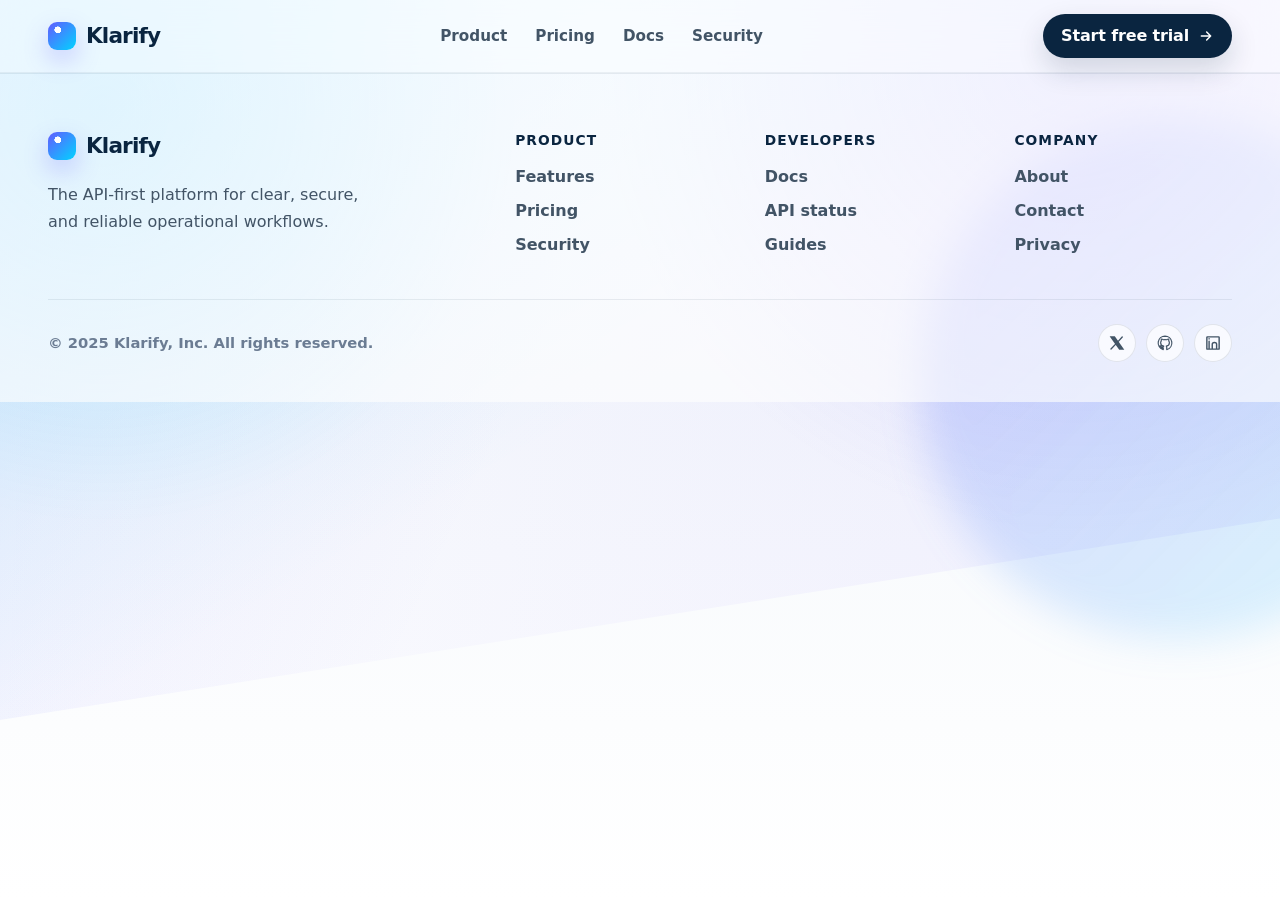
==== page-1.html @ 2aacf825 "Create page-1.html via Klar" ====
<!DOCTYPE html><html lang="en"><head>
  <meta charset="UTF-8">
  <meta name="viewport" content="width=device-width, initial-scale=1.0">
  <meta name="description" content="Klarify is a clean, API-first SaaS platform for automating workflows, securing operations, and helping teams ship faster.">
  <title>Klarify — Make the job simpler</title>
  <style>
    :root {
      --klarify-lp-x9a2-color-ink: #0a2540;
      --klarify-lp-x9a2-color-muted: #425466;
      --klarify-lp-x9a2-color-soft: #6b7c93;
      --klarify-lp-x9a2-color-line: rgba(10, 37, 64, 0.1);
      --klarify-lp-x9a2-color-page: #f6f9fc;
      --klarify-lp-x9a2-color-panel: rgba(255, 255, 255, 0.82);
      --klarify-lp-x9a2-color-white: #ffffff;
      --klarify-lp-x9a2-color-blue: #635bff;
      --klarify-lp-x9a2-color-purple: #7a5cff;
      --klarify-lp-x9a2-color-teal: #00d4ff;
      --klarify-lp-x9a2-color-green: #00b894;
      --klarify-lp-x9a2-color-orange: #ffb86b;
      --klarify-lp-x9a2-shadow-sm: 0 8px 24px rgba(10, 37, 64, 0.08);
      --klarify-lp-x9a2-shadow-md: 0 18px 48px rgba(10, 37, 64, 0.12);
      --klarify-lp-x9a2-shadow-lg: 0 30px 80px rgba(10, 37, 64, 0.18);
      --klarify-lp-x9a2-radius-sm: 12px;
      --klarify-lp-x9a2-radius-md: 18px;
      --klarify-lp-x9a2-radius-lg: 28px;
      --klarify-lp-x9a2-max-width: 1184px;
      --klarify-lp-x9a2-transition: 260ms cubic-bezier(0.2, 0.8, 0.2, 1);
    }

    * {
      box-sizing: border-box;
    }

    html {
      scroll-behavior: smooth;
    }

    body {
      margin: 0;
      color: var(--klarify-lp-x9a2-color-ink);
      background:
        radial-gradient(circle at 8% 12%, rgba(0, 212, 255, 0.18), transparent 26rem),
        radial-gradient(circle at 84% 6%, rgba(99, 91, 255, 0.16), transparent 30rem),
        linear-gradient(180deg, #ffffff 0%, var(--klarify-lp-x9a2-color-page) 42%, #ffffff 100%);
      font-family: Inter, ui-sans-serif, system-ui, -apple-system, BlinkMacSystemFont, "Segoe UI", sans-serif;
      line-height: 1.5;
      overflow-x: hidden;
    }

    a {
      color: inherit;
      text-decoration: none;
    }

    button,
    input {
      font: inherit;
    }

    button {
      cursor: pointer;
    }

    img,
    svg {
      display: block;
    }

    ::selection {
      color: #ffffff;
      background: var(--klarify-lp-x9a2-color-blue);
    }

    .klarify-lp-x9a2-page-shell {
      position: relative;
      min-height: 100vh;
      isolation: isolate;
    }

    .klarify-lp-x9a2-page-shell::before {
      content: "";
      position: absolute;
      inset: 0 0 auto 0;
      height: 720px;
      background:
        linear-gradient(115deg, rgba(99, 91, 255, 0.11), transparent 44%),
        linear-gradient(150deg, rgba(0, 212, 255, 0.15), transparent 52%),
        linear-gradient(92deg, transparent 0%, rgba(122, 92, 255, 0.08) 100%);
      clip-path: polygon(0 0, 100% 0, 100% 72%, 0 100%);
      z-index: -2;
    }

    .klarify-lp-x9a2-page-shell::after {
      content: "";
      position: absolute;
      top: 120px;
      right: -160px;
      width: 520px;
      height: 520px;
      border-radius: 999px;
      background: linear-gradient(135deg, rgba(99, 91, 255, 0.24), rgba(0, 212, 255, 0.12));
      filter: blur(20px);
      z-index: -1;
    }

    .klarify-lp-x9a2-skip-link {
      position: absolute;
      top: 12px;
      left: 12px;
      padding: 10px 14px;
      border-radius: 999px;
      color: #ffffff;
      background: var(--klarify-lp-x9a2-color-ink);
      transform: translateY(-140%);
      transition: transform var(--klarify-lp-x9a2-transition);
      z-index: 100;
    }

    .klarify-lp-x9a2-skip-link:focus {
      transform: translateY(0);
    }

    .klarify-lp-x9a2-width-rail {
      width: min(100% - 40px, var(--klarify-lp-x9a2-max-width));
      margin-inline: auto;
    }

    .klarify-lp-x9a2-nav-frame {
      position: sticky;
      top: 0;
      z-index: 50;
      backdrop-filter: blur(18px);
      background: rgba(255, 255, 255, 0.72);
      border-bottom: 1px solid rgba(10, 37, 64, 0.06);
    }

    .klarify-lp-x9a2-nav-inner {
      display: flex;
      align-items: center;
      justify-content: space-between;
      gap: 24px;
      min-height: 72px;
    }

    .klarify-lp-x9a2-brand-mark {
      display: inline-flex;
      align-items: center;
      gap: 10px;
      font-weight: 800;
      letter-spacing: -0.04em;
      font-size: 1.35rem;
      color: var(--klarify-lp-x9a2-color-ink);
    }

    .klarify-lp-x9a2-brand-spark {
      width: 28px;
      height: 28px;
      border-radius: 9px;
      background:
        radial-gradient(circle at 35% 28%, #ffffff 0 12%, transparent 13%),
        linear-gradient(135deg, var(--klarify-lp-x9a2-color-blue), var(--klarify-lp-x9a2-color-teal));
      box-shadow: 0 10px 24px rgba(99, 91, 255, 0.28);
    }

    .klarify-lp-x9a2-nav-links {
      display: flex;
      align-items: center;
      justify-content: center;
      gap: 28px;
      color: var(--klarify-lp-x9a2-color-muted);
      font-size: 0.95rem;
      font-weight: 650;
    }

    .klarify-lp-x9a2-nav-anchor {
      position: relative;
      padding: 8px 0;
      transition: color var(--klarify-lp-x9a2-transition);
    }

    .klarify-lp-x9a2-nav-anchor::after {
      content: "";
      position: absolute;
      left: 0;
      right: 0;
      bottom: 1px;
      height: 2px;
      border-radius: 999px;
      background: linear-gradient(90deg, var(--klarify-lp-x9a2-color-blue), var(--klarify-lp-x9a2-color-teal));
      transform: scaleX(0);
      transform-origin: right;
      transition: transform var(--klarify-lp-x9a2-transition);
    }

    .klarify-lp-x9a2-nav-anchor:hover,
    .klarify-lp-x9a2-nav-anchor:focus-visible {
      color: var(--klarify-lp-x9a2-color-ink);
    }

    .klarify-lp-x9a2-nav-anchor:hover::after,
    .klarify-lp-x9a2-nav-anchor:focus-visible::after {
      transform: scaleX(1);
      transform-origin: left;
    }

    .klarify-lp-x9a2-pill-action {
      display: inline-flex;
      align-items: center;
      justify-content: center;
      gap: 9px;
      min-height: 44px;
      padding: 0 18px;
      border: 0;
      border-radius: 999px;
      color: #ffffff;
      background: var(--klarify-lp-x9a2-color-ink);
      box-shadow: 0 12px 28px rgba(10, 37, 64, 0.16);
      font-weight: 750;
      letter-spacing: -0.01em;
      transition:
        transform var(--klarify-lp-x9a2-transition),
        box-shadow var(--klarify-lp-x9a2-transition),
        background var(--klarify-lp-x9a2-transition);
    }

    .klarify-lp-x9a2-pill-action:hover,
    .klarify-lp-x9a2-pill-action:focus-visible {
      transform: translateY(-2px);
      background: #122f4d;
      box-shadow: 0 18px 36px rgba(10, 37, 64, 0.22);
    }

    .klarify-lp-x9a2-pill-action svg {
      width: 16px;
      height: 16px;
    }

    .klarify-lp-x9a2-ghost-action {
      display: inline-flex;
      align-items: center;
      justify-content: center;
      gap: 9px;
      min-height: 44px;
      padding: 0 18px;
      border: 1px solid rgba(10, 37, 64, 0.12);
      border-radius: 999px;
      color: var(--klarify-lp-x9a2-color-ink);
      background: rgba(255, 255, 255, 0.72);
      box-shadow: 0 8px 22px rgba(10, 37, 64, 0.06);
      font-weight: 750;
      transition:
        transform var(--klarify-lp-x9a2-transition),
        box-shadow var(--klarify-lp-x9a2-transition),
        border-color var(--klarify-lp-x9a2-transition);
    }

    .klarify-lp-x9a2-ghost-action:hover,
    .klarify-lp-x9a2-ghost-action:focus-visible {
      transform: translateY(-2px);
      border-color: rgba(99, 91, 255, 0.28);
      box-shadow: 0 16px 34px rgba(10, 37, 64, 0.1);
    }

    .klarify-lp-x9a2-mobile-trigger {
      display: none;
      width: 44px;
      height: 44px;
      border: 1px solid rgba(10, 37, 64, 0.1);
      border-radius: 999px;
      background: rgba(255, 255, 255, 0.78);
      color: var(--klarify-lp-x9a2-color-ink);
    }

    .klarify-lp-x9a2-mobile-trigger svg {
      width: 22px;
      height: 22px;
      margin: auto;
    }

    .klarify-lp-x9a2-hero-grid {
      display: grid;
      grid-template-columns: minmax(0, 1fr) minmax(360px, 0.9fr);
      align-items: center;
      gap: 56px;
      padding: 104px 0 88px;
    }

    .klarify-lp-x9a2-eyebrow {
      display: inline-flex;
      align-items: center;
      gap: 10px;
      padding: 7px 12px;
      border: 1px solid rgba(99, 91, 255, 0.14);
      border-radius: 999px;
      color: #314b6b;
      background: rgba(255, 255, 255, 0.64);
      box-shadow: 0 8px 22px rgba(99, 91, 255, 0.08);
      font-size: 0.87rem;
      font-weight: 750;
    }

    .klarify-lp-x9a2-eyebrow-dot {
      width: 8px;
      height: 8px;
      border-radius: 999px;
      background: var(--klarify-lp-x9a2-color-green);
      box-shadow: 0 0 0 5px rgba(0, 184, 148, 0.12);
    }

    .klarify-lp-x9a2-hero-heading {
      max-width: 760px;
      margin: 24px 0 20px;
      font-size: clamp(3.2rem, 7vw, 6.85rem);
      line-height: 0.93;
      letter-spacing: -0.075em;
      font-weight: 850;
    }

    .klarify-lp-x9a2-gradient-text {
      color: transparent;
      background: linear-gradient(105deg, #0a2540 10%, var(--klarify-lp-x9a2-color-blue) 48%, #00a7c7 90%);
      -webkit-background-clip: text;
      background-clip: text;
    }

    .klarify-lp-x9a2-hero-copy {
      max-width: 640px;
      margin: 0;
      color: var(--klarify-lp-x9a2-color-muted);
      font-size: clamp(1.08rem, 2vw, 1.28rem);
      line-height: 1.65;
    }

    .klarify-lp-x9a2-hero-actions {
      display: flex;
      flex-wrap: wrap;
      gap: 14px;
      margin-top: 32px;
    }

    .klarify-lp-x9a2-proof-row {
      display: flex;
      flex-wrap: wrap;
      gap: 18px;
      margin-top: 38px;
      color: var(--klarify-lp-x9a2-color-soft);
      font-size: 0.92rem;
      font-weight: 700;
    }

    .klarify-lp-x9a2-proof-item {
      display: inline-flex;
      align-items: center;
      gap: 8px;
    }

    .klarify-lp-x9a2-proof-item svg {
      width: 18px;
      height: 18px;
      color: var(--klarify-lp-x9a2-color-green);
    }

    .klarify-lp-x9a2-ui-stage {
      position: relative;
      perspective: 1200px;
    }

    .klarify-lp-x9a2-ui-glow {
      position: absolute;
      inset: 12% -8% -8% 14%;
      border-radius: 42px;
      background: linear-gradient(135deg, rgba(99, 91, 255, 0.28), rgba(0, 212, 255, 0.22));
      filter: blur(42px);
      transform: rotate(-8deg);
      z-index: -1;
    }

    .klarify-lp-x9a2-product-panel {
      overflow: hidden;
      border: 1px solid rgba(255, 255, 255, 0.76);
      border-radius: 28px;
      background: rgba(255, 255, 255, 0.72);
      box-shadow: var(--klarify-lp-x9a2-shadow-lg);
      transform:
        rotateX(var(--klarify-lp-x9a2-tilt-x, 0deg))
        rotateY(var(--klarify-lp-x9a2-tilt-y, 0deg));
      transition: transform 180ms ease, box-shadow var(--klarify-lp-x9a2-transition);
      backdrop-filter: blur(24px);
    }

    .klarify-lp-x9a2-product-panel:hover {
      box-shadow: 0 36px 92px rgba(10, 37, 64, 0.22);
    }

    .klarify-lp-x9a2-product-topbar {
      display: flex;
      align-items: center;
      justify-content: space-between;
      padding: 18px 18px 14px;
      border-bottom: 1px solid rgba(10, 37, 64, 0.08);
    }

    .klarify-lp-x9a2-window-controls {
      display: flex;
      gap: 7px;
    }

    .klarify-lp-x9a2-window-dot {
      width: 11px;
      height: 11px;
      border-radius: 50%;
      background: #ff6b6b;
    }

    .klarify-lp-x9a2-window-dot:nth-child(2) {
      background: #ffd166;
    }

    .klarify-lp-x9a2-window-dot:nth-child(3) {
      background: #06d6a0;
    }

    .klarify-lp-x9a2-product-status {
      display: inline-flex;
      align-items: center;
      gap: 7px;
      color: var(--klarify-lp-x9a2-color-soft);
      font-size: 0.78rem;
      font-weight: 800;
    }

    .klarify-lp-x9a2-product-status::before {
      content: "";
      width: 8px;
      height: 8px;
      border-radius: 999px;
      background: var(--klarify-lp-x9a2-color-green);
      box-shadow: 0 0 0 4px rgba(0, 184, 148, 0.12);
    }

    .klarify-lp-x9a2-product-body {
      display: grid;
      grid-template-columns: 0.82fr 1.18fr;
      min-height: 420px;
    }

    .klarify-lp-x9a2-product-sidebar {
      padding: 22px;
      background:
        linear-gradient(180deg, rgba(246, 249, 252, 0.96), rgba(255, 255, 255, 0.82));
      border-right: 1px solid rgba(10, 37, 64, 0.08);
    }

    .klarify-lp-x9a2-product-menu-row {
      display: flex;
      align-items: center;
      gap: 10px;
      padding: 11px 12px;
      margin-bottom: 8px;
      border-radius: 12px;
      color: var(--klarify-lp-x9a2-color-muted);
      font-size: 0.86rem;
      font-weight: 750;
    }

    .klarify-lp-x9a2-product-menu-row:first-child {
      color: var(--klarify-lp-x9a2-color-blue);
      background: rgba(99, 91, 255, 0.09);
    }

    .klarify-lp-x9a2-product-menu-icon {
      width: 24px;
      height: 24px;
      border-radius: 8px;
      background: linear-gradient(135deg, rgba(99, 91, 255, 0.2), rgba(0, 212, 255, 0.14));
    }

    .klarify-lp-x9a2-product-main {
      padding: 24px;
    }

    .klarify-lp-x9a2-metric-grid {
      display: grid;
      grid-template-columns: repeat(2, 1fr);
      gap: 14px;
    }

    .klarify-lp-x9a2-metric-tile {
      padding: 16px;
      border: 1px solid rgba(10, 37, 64, 0.08);
      border-radius: 18px;
      background: rgba(255, 255, 255, 0.82);
      box-shadow: 0 8px 20px rgba(10, 37, 64, 0.05);
    }

    .klarify-lp-x9a2-metric-label {
      margin: 0 0 10px;
      color: var(--klarify-lp-x9a2-color-soft);
      font-size: 0.76rem;
      font-weight: 800;
      text-transform: uppercase;
      letter-spacing: 0.08em;
    }

    .klarify-lp-x9a2-metric-value {
      margin: 0;
      font-size: 1.6rem;
      line-height: 1;
      letter-spacing: -0.04em;
      font-weight: 850;
    }

    .klarify-lp-x9a2-chart-box {
      position: relative;
      height: 170px;
      margin-top: 16px;
      padding: 18px;
      border: 1px solid rgba(10, 37, 64, 0.08);
      border-radius: 20px;
      background:
        linear-gradient(rgba(99, 91, 255, 0.07) 1px, transparent 1px),
        linear-gradient(90deg, rgba(99, 91, 255, 0.07) 1px, transparent 1px),
        rgba(255, 255, 255, 0.78);
      background-size: 34px 34px;
      overflow: hidden;
    }

    .klarify-lp-x9a2-chart-line {
      position: absolute;
      left: 18px;
      right: 18px;
      bottom: 34px;
      height: 88px;
      border-radius: 999px;
      background: linear-gradient(90deg, transparent, rgba(99, 91, 255, 0.14), transparent);
      clip-path: polygon(0 70%, 16% 54%, 30% 58%, 46% 28%, 62% 38%, 78% 14%, 100% 22%, 100% 100%, 0 100%);
    }

    .klarify-lp-x9a2-chart-line::after {
      content: "";
      position: absolute;
      inset: 0;
      border-top: 4px solid var(--klarify-lp-x9a2-color-blue);
      border-radius: 60% 40% 0 0;
      transform: skewY(-7deg) translateY(16px);
    }

    .klarify-lp-x9a2-activity-list {
      display: grid;
      gap: 10px;
      margin-top: 16px;
    }

    .klarify-lp-x9a2-activity-row {
      display: flex;
      align-items: center;
      justify-content: space-between;
      gap: 12px;
      padding: 11px 12px;
      border-radius: 14px;
      background: rgba(246, 249, 252, 0.82);
      color: var(--klarify-lp-x9a2-color-muted);
      font-size: 0.82rem;
      font-weight: 750;
    }

    .klarify-lp-x9a2-activity-badge {
      padding: 4px 8px;
      border-radius: 999px;
      color: #007d6b;
      background: rgba(0, 184, 148, 0.12);
      font-size: 0.72rem;
      font-weight: 850;
    }

    .klarify-lp-x9a2-section-band {
      padding: 96px 0;
    }

    .klarify-lp-x9a2-section-head {
      max-width: 720px;
      margin-bottom: 44px;
    }

    .klarify-lp-x9a2-section-kicker {
      margin: 0 0 12px;
      color: var(--klarify-lp-x9a2-color-blue);
      font-size: 0.9rem;
      font-weight: 850;
      letter-spacing: 0.08em;
      text-transform: uppercase;
    }

    .klarify-lp-x9a2-section-heading {
      margin: 0;
      font-size: clamp(2.2rem, 4vw, 4rem);
      line-height: 1.02;
      letter-spacing: -0.06em;
      font-weight: 850;
    }

    .klarify-lp-x9a2-section-copy {
      margin: 16px 0 0;
      color: var(--klarify-lp-x9a2-color-muted);
      font-size: 1.08rem;
      line-height: 1.7;
    }

    .klarify-lp-x9a2-feature-grid {
      display: grid;
      grid-template-columns: repeat(3, 1fr);
      gap: 22px;
    }

    .klarify-lp-x9a2-feature-tile {
      position: relative;
      min-height: 248px;
      padding: 26px;
      border: 1px solid rgba(10, 37, 64, 0.08);
      border-radius: var(--klarify-lp-x9a2-radius-lg);
      background:
        radial-gradient(circle at var(--klarify-lp-x9a2-pointer-x, 50%) var(--klarify-lp-x9a2-pointer-y, 0%), rgba(99, 91, 255, 0.12), transparent 36%),
        rgba(255, 255, 255, 0.76);
      box-shadow: var(--klarify-lp-x9a2-shadow-sm);
      transition:
        transform var(--klarify-lp-x9a2-transition),
        box-shadow var(--klarify-lp-x9a2-transition),
        border-color var(--klarify-lp-x9a2-transition);
      overflow: hidden;
    }

    .klarify-lp-x9a2-feature-tile:hover {
      transform: translateY(-6px);
      border-color: rgba(99, 91, 255, 0.18);
      box-shadow: var(--klarify-lp-x9a2-shadow-md);
    }

    .klarify-lp-x9a2-feature-icon {
      display: inline-grid;
      place-items: center;
      width: 48px;
      height: 48px;
      margin-bottom: 22px;
      border-radius: 16px;
      color: var(--klarify-lp-x9a2-color-blue);
      background: linear-gradient(135deg, rgba(99, 91, 255, 0.13), rgba(0, 212, 255, 0.1));
    }

    .klarify-lp-x9a2-feature-icon svg {
      width: 24px;
      height: 24px;
    }

    .klarify-lp-x9a2-feature-name {
      margin: 0 0 10px;
      font-size: 1.14rem;
      letter-spacing: -0.03em;
      font-weight: 850;
    }

    .klarify-lp-x9a2-feature-detail {
      margin: 0;
      color: var(--klarify-lp-x9a2-color-muted);
      line-height: 1.68;
    }

    .klarify-lp-x9a2-pricing-panel {
      border-radius: 36px;
      padding: 40px;
      background:
        radial-gradient(circle at 14% 0%, rgba(0, 212, 255, 0.18), transparent 34%),
        radial-gradient(circle at 88% 16%, rgba(99, 91, 255, 0.16), transparent 34%),
        rgba(255, 255, 255, 0.74);
      border: 1px solid rgba(255, 255, 255, 0.74);
      box-shadow: var(--klarify-lp-x9a2-shadow-md);
    }

    .klarify-lp-x9a2-pricing-topline {
      display: flex;
      align-items: end;
      justify-content: space-between;
      gap: 24px;
      margin-bottom: 32px;
    }

    .klarify-lp-x9a2-billing-switch {
      display: inline-flex;
      align-items: center;
      padding: 5px;
      border: 1px solid rgba(10, 37, 64, 0.1);
      border-radius: 999px;
      background: rgba(255, 255, 255, 0.74);
      box-shadow: 0 8px 22px rgba(10, 37, 64, 0.06);
    }

    .klarify-lp-x9a2-billing-choice {
      min-height: 38px;
      padding: 0 16px;
      border: 0;
      border-radius: 999px;
      color: var(--klarify-lp-x9a2-color-muted);
      background: transparent;
      font-size: 0.92rem;
      font-weight: 800;
      transition:
        color var(--klarify-lp-x9a2-transition),
        background var(--klarify-lp-x9a2-transition),
        box-shadow var(--klarify-lp-x9a2-transition);
    }

    .klarify-lp-x9a2-billing-choice[aria-pressed="true"] {
      color: #ffffff;
      background: var(--klarify-lp-x9a2-color-ink);
      box-shadow: 0 8px 18px rgba(10, 37, 64, 0.18);
    }

    .klarify-lp-x9a2-plan-grid {
      display: grid;
      grid-template-columns: repeat(3, 1fr);
      gap: 18px;
    }

    .klarify-lp-x9a2-plan-tile {
      position: relative;
      padding: 28px;
      border: 1px solid rgba(10, 37, 64, 0.08);
      border-radius: 28px;
      background: rgba(255, 255, 255, 0.82);
      box-shadow: 0 12px 32px rgba(10, 37, 64, 0.07);
      transition:
        transform var(--klarify-lp-x9a2-transition),
        box-shadow var(--klarify-lp-x9a2-transition),
        border-color var(--klarify-lp-x9a2-transition);
    }

    .klarify-lp-x9a2-plan-tile:hover {
      transform: translateY(-6px);
      border-color: rgba(99, 91, 255, 0.16);
      box-shadow: var(--klarify-lp-x9a2-shadow-md);
    }

    .klarify-lp-x9a2-plan-tile--spotlight {
      color: #ffffff;
      background:
        radial-gradient(circle at 20% 0%, rgba(0, 212, 255, 0.24), transparent 38%),
        linear-gradient(145deg, #0a2540, #172b85 58%, #5d4dff);
      box-shadow: 0 24px 64px rgba(99, 91, 255, 0.28);
      transform: translateY(-10px);
    }

    .klarify-lp-x9a2-plan-tile--spotlight:hover {
      transform: translateY(-16px);
    }

    .klarify-lp-x9a2-plan-ribbon {
      position: absolute;
      top: 18px;
      right: 18px;
      padding: 6px 10px;
      border-radius: 999px;
      color: #081f35;
      background: #8ff7d5;
      font-size: 0.72rem;
      font-weight: 900;
      letter-spacing: 0.05em;
      text-transform: uppercase;
    }

    .klarify-lp-x9a2-plan-name {
      margin: 0 0 8px;
      font-size: 1.22rem;
      letter-spacing: -0.035em;
      font-weight: 850;
    }

    .klarify-lp-x9a2-plan-summary {
      min-height: 56px;
      margin: 0 0 22px;
      color: var(--klarify-lp-x9a2-color-muted);
      line-height: 1.65;
    }

    .klarify-lp-x9a2-plan-tile--spotlight .klarify-lp-x9a2-plan-summary {
      color: rgba(255, 255, 255, 0.76);
    }

    .klarify-lp-x9a2-plan-price {
      display: flex;
      align-items: baseline;
      gap: 5px;
      margin-bottom: 24px;
    }

    .klarify-lp-x9a2-plan-amount {
      font-size: 3rem;
      line-height: 1;
      letter-spacing: -0.07em;
      font-weight: 850;
    }

    .klarify-lp-x9a2-plan-period {
      color: var(--klarify-lp-x9a2-color-soft);
      font-weight: 750;
    }

    .klarify-lp-x9a2-plan-tile--spotlight .klarify-lp-x9a2-plan-period {
      color: rgba(255, 255, 255, 0.72);
    }

    .klarify-lp-x9a2-plan-list {
      display: grid;
      gap: 12px;
      margin: 24px 0 0;
      padding: 0;
      list-style: none;
    }

    .klarify-lp-x9a2-plan-list li {
      display: flex;
      align-items: flex-start;
      gap: 10px;
      color: var(--klarify-lp-x9a2-color-muted);
      font-weight: 650;
    }

    .klarify-lp-x9a2-plan-tile--spotlight .klarify-lp-x9a2-plan-list li {
      color: rgba(255, 255, 255, 0.82);
    }

    .klarify-lp-x9a2-plan-list svg {
      flex: 0 0 auto;
      width: 18px;
      height: 18px;
      margin-top: 3px;
      color: var(--klarify-lp-x9a2-color-green);
    }

    .klarify-lp-x9a2-plan-tile--spotlight .klarify-lp-x9a2-pill-action {
      color: var(--klarify-lp-x9a2-color-ink);
      background: #ffffff;
      box-shadow: 0 14px 34px rgba(0, 0, 0, 0.18);
    }

    .klarify-lp-x9a2-dev-grid {
      display: grid;
      grid-template-columns: minmax(0, 0.85fr) minmax(360px, 1.15fr);
      gap: 44px;
      align-items: center;
    }

    .klarify-lp-x9a2-code-shell {
      overflow: hidden;
      border-radius: 28px;
      border: 1px solid rgba(255, 255, 255, 0.12);
      background: #081826;
      box-shadow: var(--klarify-lp-x9a2-shadow-lg);
    }

    .klarify-lp-x9a2-code-toolbar {
      display: flex;
      align-items: center;
      justify-content: space-between;
      padding: 16px 18px;
      border-bottom: 1px solid rgba(255, 255, 255, 0.08);
      background: rgba(255, 255, 255, 0.04);
    }

    .klarify-lp-x9a2-code-label {
      color: rgba(255, 255, 255, 0.72);
      font-size: 0.84rem;
      font-weight: 800;
    }

    .klarify-lp-x9a2-code-copy {
      border: 0;
      border-radius: 999px;
      padding: 8px 12px;
      color: #c7f9ff;
      background: rgba(0, 212, 255, 0.12);
      font-size: 0.8rem;
      font-weight: 850;
      transition: background var(--klarify-lp-x9a2-transition), transform var(--klarify-lp-x9a2-transition);
    }

    .klarify-lp-x9a2-code-copy:hover,
    .klarify-lp-x9a2-code-copy:focus-visible {
      transform: translateY(-1px);
      background: rgba(0, 212, 255, 0.18);
    }

    .klarify-lp-x9a2-code-block {
      margin: 0;
      padding: 24px;
      overflow: auto;
      color: #d6e7ff;
      font: 500 0.92rem/1.75 ui-monospace, SFMono-Regular, Menlo, Monaco, Consolas, "Liberation Mono", monospace;
    }

    .klarify-lp-x9a2-code-token-purple {
      color: #b69cff;
    }

    .klarify-lp-x9a2-code-token-blue {
      color: #73d7ff;
    }

    .klarify-lp-x9a2-code-token-green {
      color: #8ff7d5;
    }

    .klarify-lp-x9a2-code-token-orange {
      color: #ffd18c;
    }

    .klarify-lp-x9a2-terminal-box {
      margin: 18px;
      padding: 18px;
      border-radius: 18px;
      background: rgba(0, 0, 0, 0.24);
      color: rgba(255, 255, 255, 0.76);
      font: 600 0.86rem/1.7 ui-monospace, SFMono-Regular, Menlo, Monaco, Consolas, monospace;
    }

    .klarify-lp-x9a2-terminal-prompt {
      color: #8ff7d5;
    }

    .klarify-lp-x9a2-testimonial-grid {
      display: grid;
      grid-template-columns: repeat(4, 1fr);
      gap: 18px;
    }

    .klarify-lp-x9a2-quote-tile {
      padding: 24px;
      border: 1px solid rgba(10, 37, 64, 0.08);
      border-radius: 26px;
      background: rgba(255, 255, 255, 0.78);
      box-shadow: var(--klarify-lp-x9a2-shadow-sm);
    }

    .klarify-lp-x9a2-quote-text {
      margin: 0;
      color: #243b53;
      line-height: 1.7;
      font-weight: 650;
    }

    .klarify-lp-x9a2-quote-person {
      display: flex;
      align-items: center;
      gap: 12px;
      margin-top: 22px;
    }

    .klarify-lp-x9a2-avatar-mark {
      display: grid;
      place-items: center;
      width: 42px;
      height: 42px;
      border-radius: 14px;
      color: #ffffff;
      background: linear-gradient(135deg, var(--klarify-lp-x9a2-color-blue), var(--klarify-lp-x9a2-color-teal));
      font-weight: 900;
    }

    .klarify-lp-x9a2-quote-name {
      margin: 0;
      font-weight: 850;
      letter-spacing: -0.02em;
    }

    .klarify-lp-x9a2-quote-role {
      margin: 2px 0 0;
      color: var(--klarify-lp-x9a2-color-soft);
      font-size: 0.86rem;
      font-weight: 700;
    }

    .klarify-lp-x9a2-faq-shell {
      max-width: 860px;
      margin-inline: auto;
    }

    .klarify-lp-x9a2-faq-shell .klarify-lp-x9a2-section-head {
      margin-inline: auto;
      text-align: center;
    }

    .klarify-lp-x9a2-faq-list {
      display: grid;
      gap: 14px;
    }

    .klarify-lp-x9a2-faq-item {
      border: 1px solid rgba(10, 37, 64, 0.08);
      border-radius: 20px;
      background: rgba(255, 255, 255, 0.8);
      box-shadow: 0 10px 26px rgba(10, 37, 64, 0.05);
      overflow: hidden;
    }

    .klarify-lp-x9a2-faq-question {
      display: flex;
      align-items: center;
      justify-content: space-between;
      width: 100%;
      gap: 20px;
      padding: 20px 22px;
      border: 0;
      color: var(--klarify-lp-x9a2-color-ink);
      background: transparent;
      text-align: left;
      font-weight: 850;
      letter-spacing: -0.02em;
    }

    .klarify-lp-x9a2-faq-question svg {
      flex: 0 0 auto;
      width: 20px;
      height: 20px;
      color: var(--klarify-lp-x9a2-color-blue);
      transition: transform var(--klarify-lp-x9a2-transition);
    }

    .klarify-lp-x9a2-faq-question[aria-expanded="true"] svg {
      transform: rotate(45deg);
    }

    .klarify-lp-x9a2-faq-answer {
      display: grid;
      grid-template-rows: 0fr;
      transition: grid-template-rows 300ms ease;
    }

    .klarify-lp-x9a2-faq-question[aria-expanded="true"] + .klarify-lp-x9a2-faq-answer {
      grid-template-rows: 1fr;
    }

    .klarify-lp-x9a2-faq-answer-inner {
      overflow: hidden;
    }

    .klarify-lp-x9a2-faq-answer-inner p {
      margin: 0;
      padding: 0 22px 22px;
      color: var(--klarify-lp-x9a2-color-muted);
      line-height: 1.72;
    }

    .klarify-lp-x9a2-footer-frame {
      padding: 56px 0 40px;
      border-top: 1px solid rgba(10, 37, 64, 0.08);
      background: rgba(255, 255, 255, 0.62);
    }

    .klarify-lp-x9a2-footer-grid {
      display: grid;
      grid-template-columns: 1.2fr repeat(3, 0.6fr);
      gap: 32px;
    }

    .klarify-lp-x9a2-footer-copy {
      max-width: 340px;
      margin: 14px 0 0;
      color: var(--klarify-lp-x9a2-color-muted);
      line-height: 1.7;
    }

    .klarify-lp-x9a2-footer-heading {
      margin: 0 0 14px;
      font-size: 0.86rem;
      color: var(--klarify-lp-x9a2-color-ink);
      letter-spacing: 0.08em;
      text-transform: uppercase;
      font-weight: 900;
    }

    .klarify-lp-x9a2-footer-link-list {
      display: grid;
      gap: 10px;
      margin: 0;
      padding: 0;
      list-style: none;
    }

    .klarify-lp-x9a2-footer-link {
      color: var(--klarify-lp-x9a2-color-muted);
      font-weight: 650;
      transition: color var(--klarify-lp-x9a2-transition);
    }

    .klarify-lp-x9a2-footer-link:hover,
    .klarify-lp-x9a2-footer-link:focus-visible {
      color: var(--klarify-lp-x9a2-color-blue);
    }

    .klarify-lp-x9a2-footer-bottom {
      display: flex;
      align-items: center;
      justify-content: space-between;
      gap: 20px;
      margin-top: 42px;
      padding-top: 24px;
      border-top: 1px solid rgba(10, 37, 64, 0.08);
      color: var(--klarify-lp-x9a2-color-soft);
      font-size: 0.92rem;
      font-weight: 650;
    }

    .klarify-lp-x9a2-social-row {
      display: flex;
      gap: 10px;
    }

    .klarify-lp-x9a2-social-link {
      display: grid;
      place-items: center;
      width: 38px;
      height: 38px;
      border: 1px solid rgba(10, 37, 64, 0.1);
      border-radius: 999px;
      color: var(--klarify-lp-x9a2-color-muted);
      background: rgba(255, 255, 255, 0.72);
      transition:
        color var(--klarify-lp-x9a2-transition),
        transform var(--klarify-lp-x9a2-transition),
        border-color var(--klarify-lp-x9a2-transition);
    }

    .klarify-lp-x9a2-social-link:hover,
    .klarify-lp-x9a2-social-link:focus-visible {
      color: var(--klarify-lp-x9a2-color-blue);
      transform: translateY(-2px);
      border-color: rgba(99, 91, 255, 0.24);
    }

    .klarify-lp-x9a2-social-link svg {
      width: 18px;
      height: 18px;
    }

    @media (max-width: 980px) {
      .klarify-lp-x9a2-nav-links,
      .klarify-lp-x9a2-nav-inner > .klarify-lp-x9a2-pill-action {
        display: none;
      }

      .klarify-lp-x9a2-mobile-trigger {
        display: grid;
      }

      .klarify-lp-x9a2-nav-frame[data-klarify-lp-x9a2-menu="open"] .klarify-lp-x9a2-nav-links {
        position: absolute;
        top: 72px;
        left: 20px;
        right: 20px;
        display: grid;
        gap: 4px;
        padding: 18px;
        border: 1px solid rgba(10, 37, 64, 0.08);
        border-radius: 22px;
        background: rgba(255, 255, 255, 0.94);
        box-shadow: var(--klarify-lp-x9a2-shadow-md);
      }

      .klarify-lp-x9a2-hero-grid,
      .klarify-lp-x9a2-dev-grid {
        grid-template-columns: 1fr;
      }

      .klarify-lp-x9a2-ui-stage {
        max-width: 640px;
        margin-inline: auto;
      }

      .klarify-lp-x9a2-feature-grid,
      .klarify-lp-x9a2-plan-grid {
        grid-template-columns: repeat(2, 1fr);
      }

      .klarify-lp-x9a2-plan-tile--spotlight {
        transform: none;
      }

      .klarify-lp-x9a2-testimonial-grid {
        grid-template-columns: repeat(2, 1fr);
      }

      .klarify-lp-x9a2-footer-grid {
        grid-template-columns: repeat(2, 1fr);
      }
    }

    @media (max-width: 680px) {
      .klarify-lp-x9a2-width-rail {
        width: min(100% - 28px, var(--klarify-lp-x9a2-max-width));
      }

      .klarify-lp-x9a2-hero-grid {
        padding: 72px 0 56px;
      }

      .klarify-lp-x9a2-section-band {
        padding: 72px 0;
      }

      .klarify-lp-x9a2-hero-actions,
      .klarify-lp-x9a2-pricing-topline,
      .klarify-lp-x9a2-footer-bottom {
        align-items: stretch;
        flex-direction: column;
      }

      .klarify-lp-x9a2-pill-action,
      .klarify-lp-x9a2-ghost-action {
        width: 100%;
      }

      .klarify-lp-x9a2-product-body {
        grid-template-columns: 1fr;
      }

      .klarify-lp-x9a2-product-sidebar {
        display: none;
      }

      .klarify-lp-x9a2-feature-grid,
      .klarify-lp-x9a2-plan-grid,
      .klarify-lp-x9a2-testimonial-grid,
      .klarify-lp-x9a2-footer-grid {
        grid-template-columns: 1fr;
      }

      .klarify-lp-x9a2-pricing-panel {
        padding: 22px;
        border-radius: 28px;
      }

      .klarify-lp-x9a2-billing-switch {
        width: 100%;
      }

      .klarify-lp-x9a2-billing-choice {
        flex: 1;
      }
    }

    @media (prefers-reduced-motion: reduce) {
      *,
      *::before,
      *::after {
        scroll-behavior: auto !important;
        transition-duration: 1ms !important;
        animation-duration: 1ms !important;
      }
    }
  </style>
</head>
<body><div class="klarify-lp-x9a2-page-shell"><header class="klarify-lp-x9a2-nav-frame" data-klarify-lp-x9a2-menu="closed">
      <nav class="klarify-lp-x9a2-width-rail klarify-lp-x9a2-nav-inner" aria-label="Primary navigation">
        <a class="klarify-lp-x9a2-brand-mark" href="#klarify-lp-x9a2-top" aria-label="Klarify home">
          <span class="klarify-lp-x9a2-brand-spark" aria-hidden="true"></span>
          Klarify
        </a>

        <div class="klarify-lp-x9a2-nav-links">
          <a class="klarify-lp-x9a2-nav-anchor" href="#klarify-lp-x9a2-product">Product</a>
          <a class="klarify-lp-x9a2-nav-anchor" href="#klarify-lp-x9a2-pricing">Pricing</a>
          <a class="klarify-lp-x9a2-nav-anchor" href="#klarify-lp-x9a2-docs">Docs</a>
          <a class="klarify-lp-x9a2-nav-anchor" href="#klarify-lp-x9a2-security">Security</a>
        </div>

        <a class="klarify-lp-x9a2-pill-action" href="#klarify-lp-x9a2-pricing">
          Start free trial
          <svg viewBox="0 0 24 24" fill="none" aria-hidden="true">
            <path d="M5 12h14m-6-6 6 6-6 6" stroke="currentColor" stroke-width="2.2" stroke-linecap="round" stroke-linejoin="round"></path>
          </svg>
        </a>

        <button class="klarify-lp-x9a2-mobile-trigger" type="button" aria-label="Open navigation" aria-expanded="false">
          <svg viewBox="0 0 24 24" fill="none" aria-hidden="true">
            <path d="M5 7h14M5 12h14M5 17h14" stroke="currentColor" stroke-width="2.2" stroke-linecap="round"></path>
          </svg>
        </button>
      </nav>
    </header><main></main><footer class="klarify-lp-x9a2-footer-frame">
      <div class="klarify-lp-x9a2-width-rail">
        <div class="klarify-lp-x9a2-footer-grid">
          <div>
            <a class="klarify-lp-x9a2-brand-mark" href="#klarify-lp-x9a2-top">
              <span class="klarify-lp-x9a2-brand-spark" aria-hidden="true"></span>
              Klarify
            </a>
            <p class="klarify-lp-x9a2-footer-copy">The API-first platform for clear, secure, and reliable operational workflows.</p>
          </div>

          <div>
            <h2 class="klarify-lp-x9a2-footer-heading">Product</h2>
            <ul class="klarify-lp-x9a2-footer-link-list">
              <li><a class="klarify-lp-x9a2-footer-link" href="#klarify-lp-x9a2-product">Features</a></li>
              <li><a class="klarify-lp-x9a2-footer-link" href="#klarify-lp-x9a2-pricing">Pricing</a></li>
              <li><a class="klarify-lp-x9a2-footer-link" href="#klarify-lp-x9a2-security">Security</a></li>
            </ul>
          </div>

          <div>
            <h2 class="klarify-lp-x9a2-footer-heading">Developers</h2>
            <ul class="klarify-lp-x9a2-footer-link-list">
              <li><a class="klarify-lp-x9a2-footer-link" href="#klarify-lp-x9a2-docs">Docs</a></li>
              <li><a class="klarify-lp-x9a2-footer-link" href="#klarify-lp-x9a2-docs">API status</a></li>
              <li><a class="klarify-lp-x9a2-footer-link" href="#klarify-lp-x9a2-faq">Guides</a></li>
            </ul>
          </div>

          <div>
            <h2 class="klarify-lp-x9a2-footer-heading">Company</h2>
            <ul class="klarify-lp-x9a2-footer-link-list">
              <li><a class="klarify-lp-x9a2-footer-link" href="#klarify-lp-x9a2-top">About</a></li>
              <li><a class="klarify-lp-x9a2-footer-link" href="#klarify-lp-x9a2-faq">Contact</a></li>
              <li><a class="klarify-lp-x9a2-footer-link" href="#klarify-lp-x9a2-top">Privacy</a></li>
            </ul>
          </div>
        </div>

        <div class="klarify-lp-x9a2-footer-bottom">
          <span>© 2025 Klarify, Inc. All rights reserved.</span>
          <div class="klarify-lp-x9a2-social-row" aria-label="Social links">
            <a class="klarify-lp-x9a2-social-link" href="#" aria-label="Klarify on X">
              <svg viewBox="0 0 24 24" fill="none" aria-hidden="true"><path d="M4 4l11.4 16H20L8.6 4H4Zm1.8 1.2H8l10.2 13.6H16L5.8 5.2ZM4 20l6.9-7.2m2.2-2.3L19 4" stroke="currentColor" stroke-width="1.8" stroke-linecap="round"></path></svg>
            </a>
            <a class="klarify-lp-x9a2-social-link" href="#" aria-label="Klarify on GitHub">
              <svg viewBox="0 0 24 24" fill="none" aria-hidden="true"><path d="M12 2.8a9.2 9.2 0 0 0-2.9 17.9c.46.08.63-.2.63-.44v-1.6c-2.55.55-3.09-1.1-3.09-1.1-.42-1.07-1.03-1.35-1.03-1.35-.84-.57.06-.56.06-.56.93.07 1.42.96 1.42.96.83 1.41 2.17 1 2.7.77.08-.6.32-1 .58-1.23-2.03-.23-4.17-1.02-4.17-4.53 0-1 .36-1.82.95-2.46-.1-.23-.41-1.16.09-2.42 0 0 .78-.25 2.54.94A8.75 8.75 0 0 1 12 7.37c.78 0 1.56.1 2.29.31 1.76-1.19 2.53-.94 2.53-.94.51 1.26.2 2.19.1 2.42.59.64.94 1.46.94 2.46 0 3.52-2.14 4.3-4.18 4.52.33.29.62.85.62 1.71v2.41c0 .24.17.53.64.44A9.2 9.2 0 0 0 12 2.8Z" stroke="currentColor" stroke-width="1.6" stroke-linejoin="round"></path></svg>
            </a>
            <a class="klarify-lp-x9a2-social-link" href="#" aria-label="Klarify on LinkedIn">
              <svg viewBox="0 0 24 24" fill="none" aria-hidden="true"><path d="M6.8 9.5V19M6.8 6.4v.1M11 19v-5.4c0-2.7 5.8-3.5 5.8 0V19M4.5 3.8h15a.7.7 0 0 1 .7.7v15a.7.7 0 0 1-.7.7h-15a.7.7 0 0 1-.7-.7v-15a.7.7 0 0 1 .7-.7Z" stroke="currentColor" stroke-width="1.9" stroke-linecap="round" stroke-linejoin="round"></path></svg>
            </a>
          </div>
        </div>
      </div>
    </footer></div><script>
    (() => {
      const klarifyLpX9a2NavFrame = document.querySelector(".klarify-lp-x9a2-nav-frame");
      const klarifyLpX9a2MobileTrigger = document.querySelector(".klarify-lp-x9a2-mobile-trigger");
      const klarifyLpX9a2NavAnchors = document.querySelectorAll('a[href^="#"]');

      klarifyLpX9a2MobileTrigger?.addEventListener("click", () => {
        const klarifyLpX9a2IsOpen = klarifyLpX9a2NavFrame?.getAttribute("data-klarify-lp-x9a2-menu") === "open";
        klarifyLpX9a2NavFrame?.setAttribute("data-klarify-lp-x9a2-menu", klarifyLpX9a2IsOpen ? "closed" : "open");
        klarifyLpX9a2MobileTrigger.setAttribute("aria-expanded", String(!klarifyLpX9a2IsOpen));
        klarifyLpX9a2MobileTrigger.setAttribute("aria-label", klarifyLpX9a2IsOpen ? "Open navigation" : "Close navigation");
      });

      klarifyLpX9a2NavAnchors.forEach((klarifyLpX9a2Anchor) => {
        klarifyLpX9a2Anchor.addEventListener("click", (klarifyLpX9a2Event) => {
          const klarifyLpX9a2TargetId = klarifyLpX9a2Anchor.getAttribute("href");
          if (!klarifyLpX9a2TargetId || klarifyLpX9a2TargetId === "#") return;

          const klarifyLpX9a2Target = document.querySelector(klarifyLpX9a2TargetId);
          if (!klarifyLpX9a2Target) return;

          klarifyLpX9a2Event.preventDefault();
          klarifyLpX9a2Target.scrollIntoView({ behavior: "smooth", block: "start" });

          klarifyLpX9a2NavFrame?.setAttribute("data-klarify-lp-x9a2-menu", "closed");
          klarifyLpX9a2MobileTrigger?.setAttribute("aria-expanded", "false");
          klarifyLpX9a2MobileTrigger?.setAttribute("aria-label", "Open navigation");
        });
      });

      const klarifyLpX9a2BillingButtons = document.querySelectorAll("[data-klarify-lp-x9a2-billing]");
      const klarifyLpX9a2PriceAmounts = document.querySelectorAll("[data-klarify-lp-x9a2-monthly]");
      const klarifyLpX9a2PricePeriods = document.querySelectorAll(".klarify-lp-x9a2-plan-period");

      klarifyLpX9a2BillingButtons.forEach((klarifyLpX9a2Button) => {
        klarifyLpX9a2Button.addEventListener("click", () => {
          const klarifyLpX9a2Mode = klarifyLpX9a2Button.getAttribute("data-klarify-lp-x9a2-billing");

          klarifyLpX9a2BillingButtons.forEach((klarifyLpX9a2OtherButton) => {
            klarifyLpX9a2OtherButton.setAttribute("aria-pressed", String(klarifyLpX9a2OtherButton === klarifyLpX9a2Button));
          });

          klarifyLpX9a2PriceAmounts.forEach((klarifyLpX9a2Amount) => {
            const klarifyLpX9a2NextValue = klarifyLpX9a2Amount.getAttribute(`data-klarify-lp-x9a2-${klarifyLpX9a2Mode}`);
            if (klarifyLpX9a2NextValue) klarifyLpX9a2Amount.textContent = klarifyLpX9a2NextValue;
          });

          klarifyLpX9a2PricePeriods.forEach((klarifyLpX9a2Period) => {
            klarifyLpX9a2Period.textContent = klarifyLpX9a2Mode === "yearly" ? "/mo, billed yearly" : "/mo";
          });
        });
      });

      const klarifyLpX9a2FaqButtons = document.querySelectorAll(".klarify-lp-x9a2-faq-question");

      klarifyLpX9a2FaqButtons.forEach((klarifyLpX9a2Question) => {
        klarifyLpX9a2Question.addEventListener("click", () => {
          const klarifyLpX9a2WasExpanded = klarifyLpX9a2Question.getAttribute("aria-expanded") === "true";

          klarifyLpX9a2FaqButtons.forEach((klarifyLpX9a2OtherQuestion) => {
            klarifyLpX9a2OtherQuestion.setAttribute("aria-expanded", "false");
          });

          klarifyLpX9a2Question.setAttribute("aria-expanded", String(!klarifyLpX9a2WasExpanded));
        });
      });

      const klarifyLpX9a2TiltPanel = document.querySelector("[data-klarify-lp-x9a2-tilt]");

      klarifyLpX9a2TiltPanel?.addEventListener("pointermove", (klarifyLpX9a2Event) => {
        const klarifyLpX9a2Rect = klarifyLpX9a2TiltPanel.getBoundingClientRect();
        const klarifyLpX9a2X = (klarifyLpX9a2Event.clientX - klarifyLpX9a2Rect.left) / klarifyLpX9a2Rect.width - 0.5;
        const klarifyLpX9a2Y = (klarifyLpX9a2Event.clientY - klarifyLpX9a2Rect.top) / klarifyLpX9a2Rect.height - 0.5;

        klarifyLpX9a2TiltPanel.style.setProperty("--klarify-lp-x9a2-tilt-y", `${klarifyLpX9a2X * 7}deg`);
        klarifyLpX9a2TiltPanel.style.setProperty("--klarify-lp-x9a2-tilt-x", `${klarifyLpX9a2Y * -7}deg`);
      });

      klarifyLpX9a2TiltPanel?.addEventListener("pointerleave", () => {
        klarifyLpX9a2TiltPanel.style.setProperty("--klarify-lp-x9a2-tilt-y", "0deg");
        klarifyLpX9a2TiltPanel.style.setProperty("--klarify-lp-x9a2-tilt-x", "0deg");
      });

      const klarifyLpX9a2InteractiveTiles = document.querySelectorAll(".klarify-lp-x9a2-feature-tile");

      klarifyLpX9a2InteractiveTiles.forEach((klarifyLpX9a2Tile) => {
        klarifyLpX9a2Tile.addEventListener("pointermove", (klarifyLpX9a2Event) => {
          const klarifyLpX9a2Rect = klarifyLpX9a2Tile.getBoundingClientRect();
          const klarifyLpX9a2PointerX = ((klarifyLpX9a2Event.clientX - klarifyLpX9a2Rect.left) / klarifyLpX9a2Rect.width) * 100;
          const klarifyLpX9a2PointerY = ((klarifyLpX9a2Event.clientY - klarifyLpX9a2Rect.top) / klarifyLpX9a2Rect.height) * 100;

          klarifyLpX9a2Tile.style.setProperty("--klarify-lp-x9a2-pointer-x", `${klarifyLpX9a2PointerX}%`);
          klarifyLpX9a2Tile.style.setProperty("--klarify-lp-x9a2-pointer-y", `${klarifyLpX9a2PointerY}%`);
        });
      });

      const klarifyLpX9a2CopyButton = document.querySelector("[data-klarify-lp-x9a2-copy]");
      const klarifyLpX9a2CodeSample = document.querySelector("#klarify-lp-x9a2-code-sample");

      klarifyLpX9a2CopyButton?.addEventListener("click", async () => {
        const klarifyLpX9a2Text = klarifyLpX9a2CodeSample?.textContent?.trim() || "";
        try {
          await navigator.clipboard.writeText(klarifyLpX9a2Text);
          klarifyLpX9a2CopyButton.textContent = "Copied";
          window.setTimeout(() => {
            klarifyLpX9a2CopyButton.textContent = "Copy";
          }, 1600);
        } catch {
          klarifyLpX9a2CopyButton.textContent = "Select code";
          window.setTimeout(() => {
            klarifyLpX9a2CopyButton.textContent = "Copy";
          }, 1600);
        }
      });
    })();
  </script></body></html>
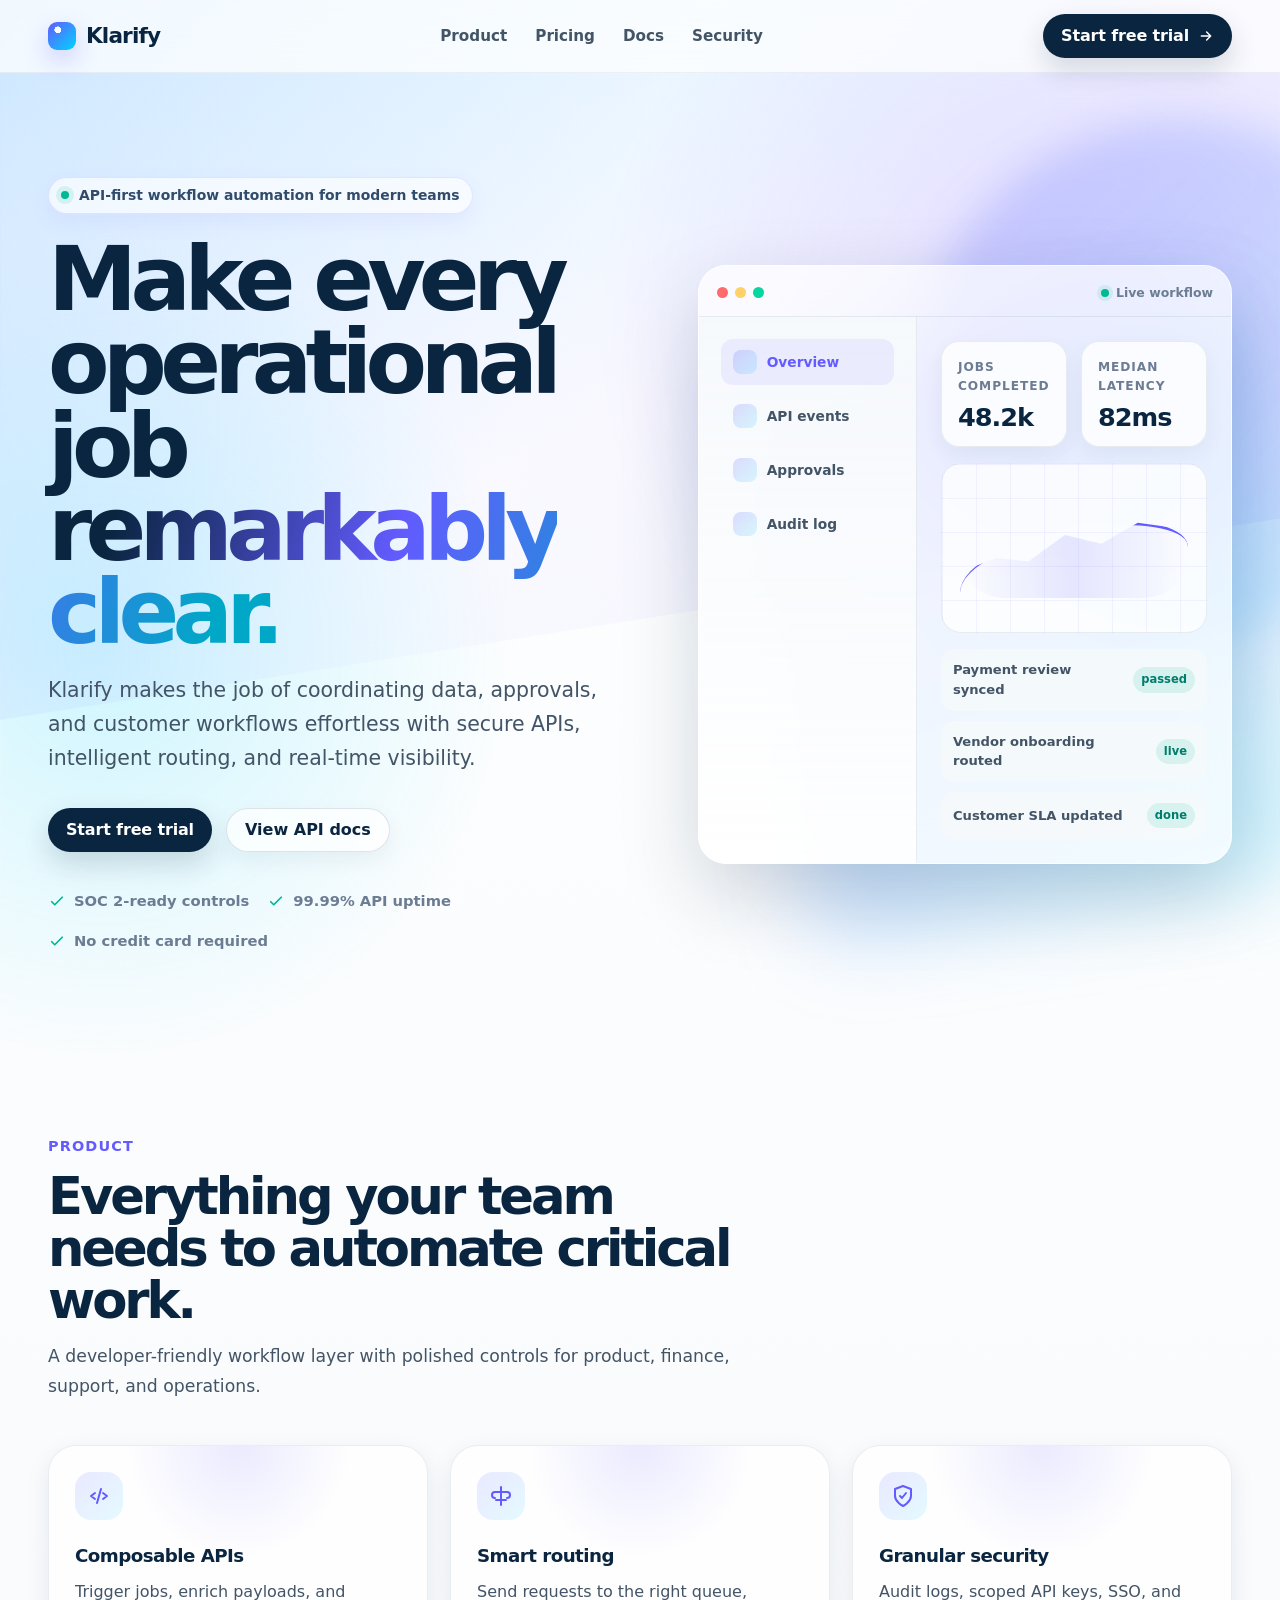
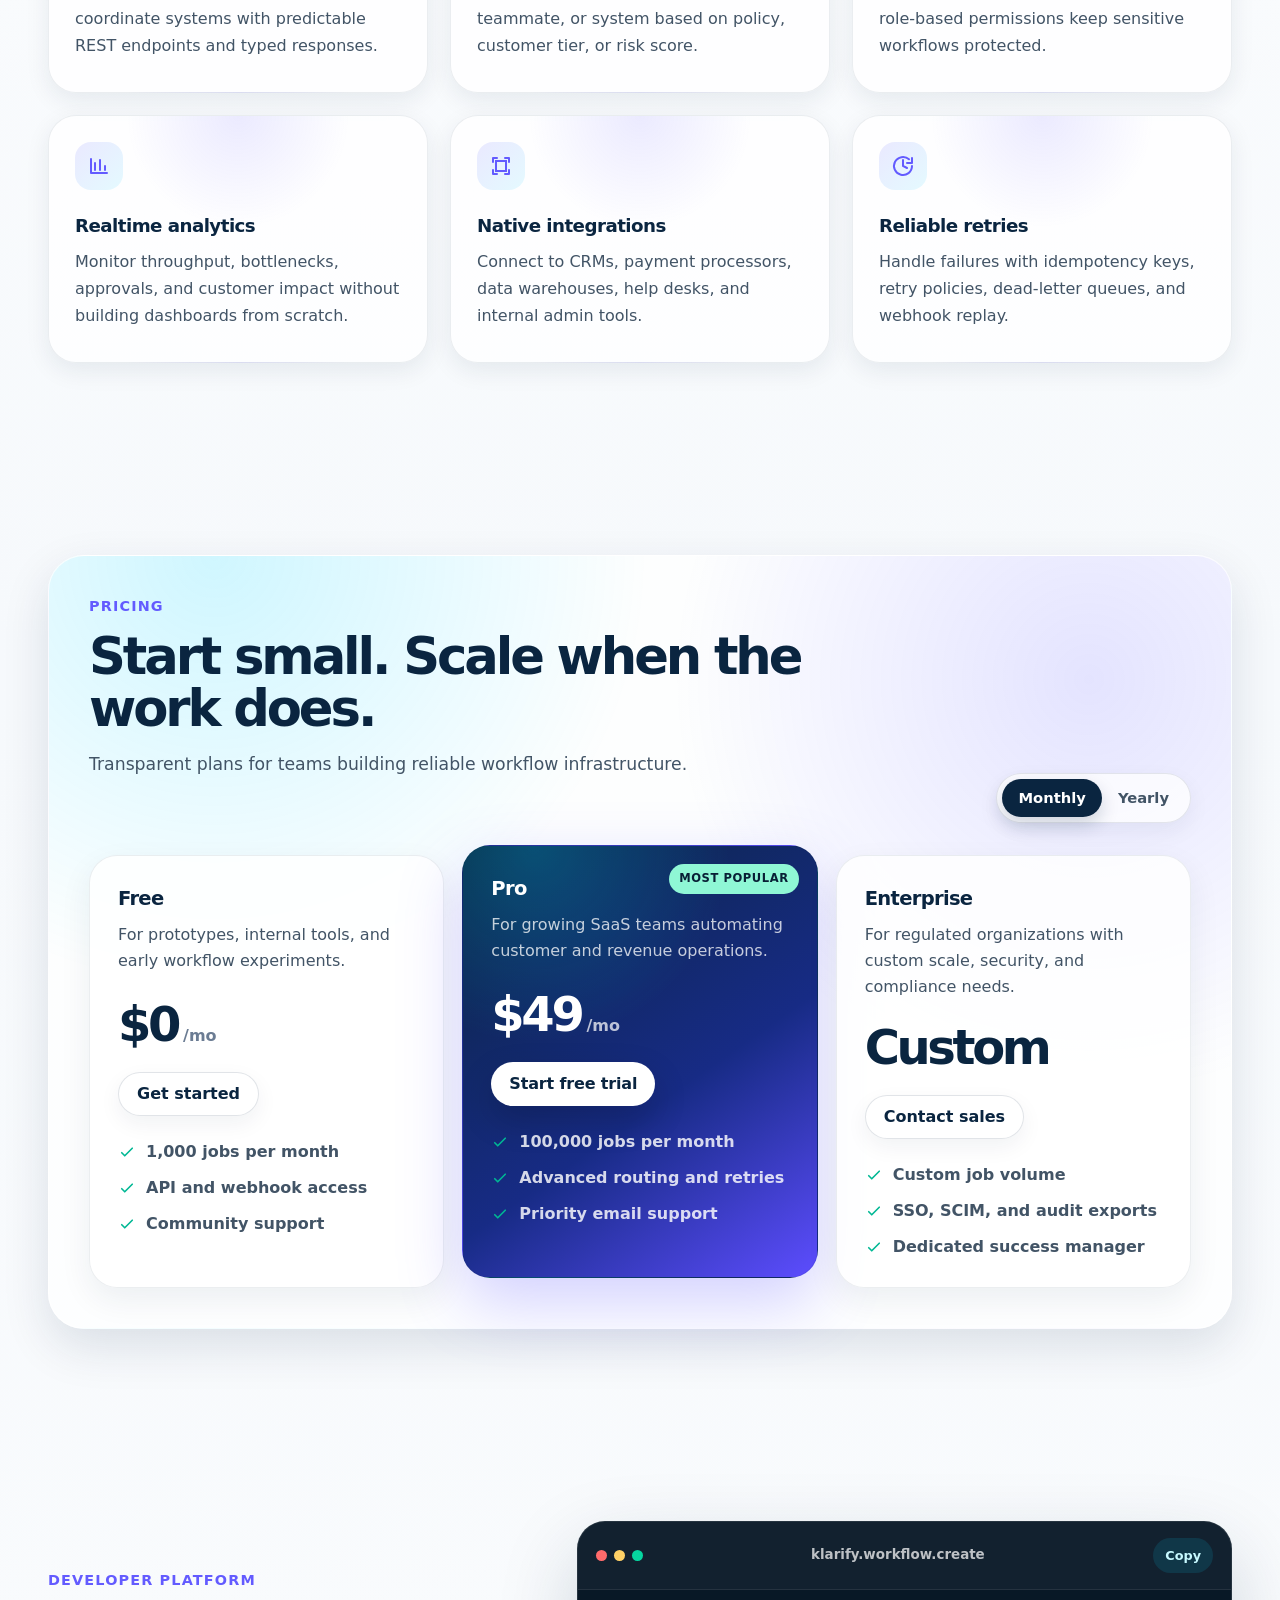
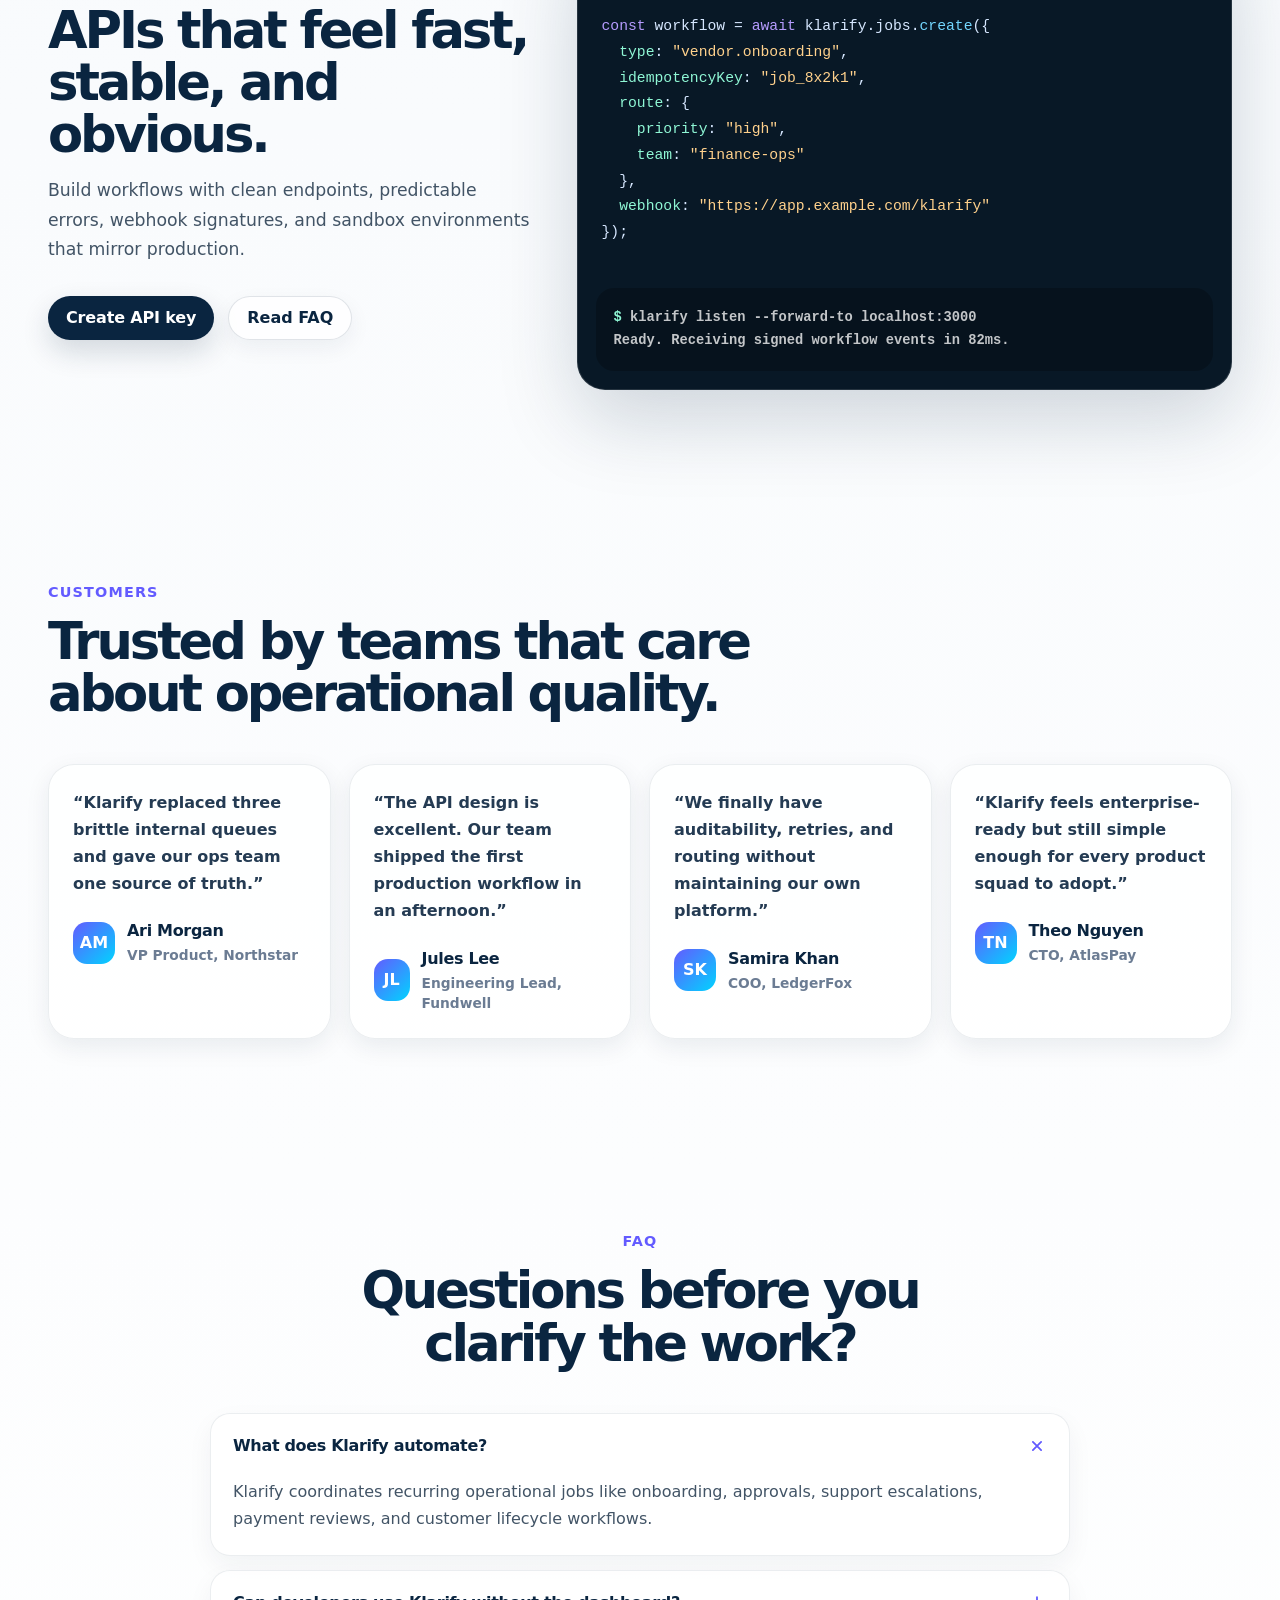
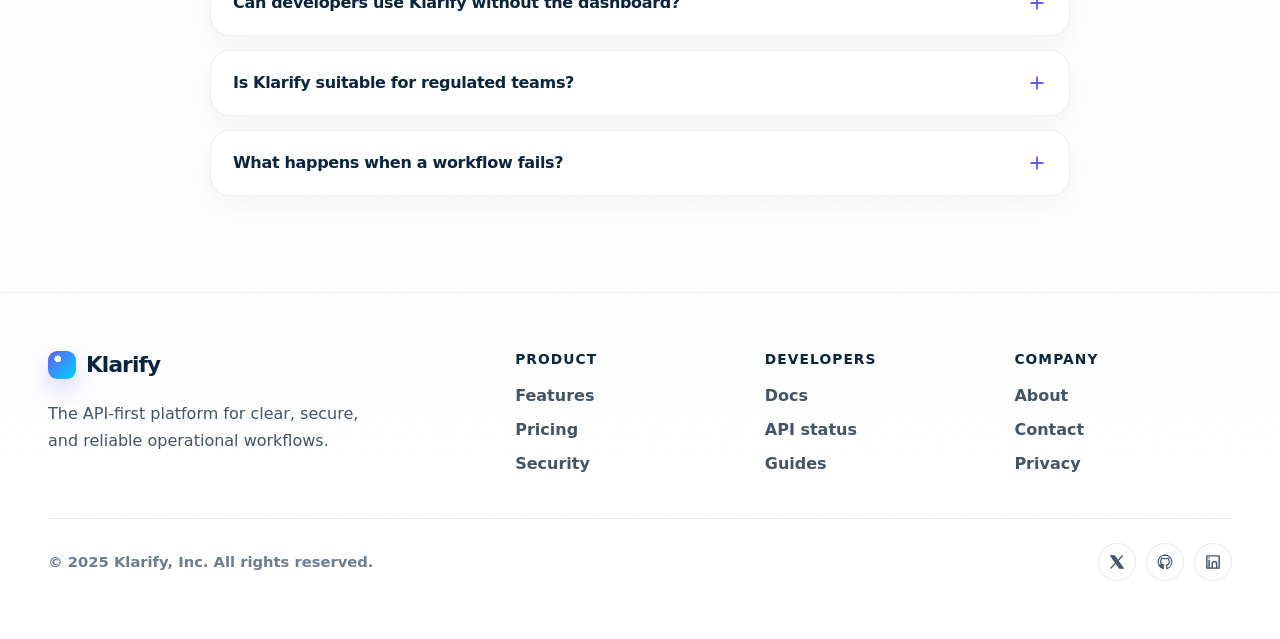
==== commit 4acbfb10: "Update content via Klar visual CMS" ====
--- a/page-1.html
+++ b/page-1.html
@@ -1,7 +1,9 @@
-<!DOCTYPE html><html lang="en"><head>
-  <meta charset="UTF-8">
-  <meta name="viewport" content="width=device-width, initial-scale=1.0">
-  <meta name="description" content="Klarify is a clean, API-first SaaS platform for automating workflows, securing operations, and helping teams ship faster.">
+<!DOCTYPE html>
+<html lang="en">
+<head>
+  <meta charset="UTF-8" />
+  <meta name="viewport" content="width=device-width, initial-scale=1.0" />
+  <meta name="description" content="Klarify is a clean, API-first SaaS platform for automating workflows, securing operations, and helping teams ship faster." />
   <title>Klarify — Make the job simpler</title>
   <style>
     :root {
@@ -1257,7 +1259,11 @@
     }
   </style>
 </head>
-<body><div class="klarify-lp-x9a2-page-shell"><header class="klarify-lp-x9a2-nav-frame" data-klarify-lp-x9a2-menu="closed">
+<body>
+  <div class="klarify-lp-x9a2-page-shell">
+    <a class="klarify-lp-x9a2-skip-link" href="#klarify-lp-x9a2-main">Skip to content</a>
+
+    <header class="klarify-lp-x9a2-nav-frame" data-klarify-lp-x9a2-menu="closed">
       <nav class="klarify-lp-x9a2-width-rail klarify-lp-x9a2-nav-inner" aria-label="Primary navigation">
         <a class="klarify-lp-x9a2-brand-mark" href="#klarify-lp-x9a2-top" aria-label="Klarify home">
           <span class="klarify-lp-x9a2-brand-spark" aria-hidden="true"></span>
@@ -1274,17 +1280,384 @@
         <a class="klarify-lp-x9a2-pill-action" href="#klarify-lp-x9a2-pricing">
           Start free trial
           <svg viewBox="0 0 24 24" fill="none" aria-hidden="true">
-            <path d="M5 12h14m-6-6 6 6-6 6" stroke="currentColor" stroke-width="2.2" stroke-linecap="round" stroke-linejoin="round"></path>
+            <path d="M5 12h14m-6-6 6 6-6 6" stroke="currentColor" stroke-width="2.2" stroke-linecap="round" stroke-linejoin="round"/>
           </svg>
         </a>
 
         <button class="klarify-lp-x9a2-mobile-trigger" type="button" aria-label="Open navigation" aria-expanded="false">
           <svg viewBox="0 0 24 24" fill="none" aria-hidden="true">
-            <path d="M5 7h14M5 12h14M5 17h14" stroke="currentColor" stroke-width="2.2" stroke-linecap="round"></path>
+            <path d="M5 7h14M5 12h14M5 17h14" stroke="currentColor" stroke-width="2.2" stroke-linecap="round"/>
           </svg>
         </button>
       </nav>
-    </header><main></main><footer class="klarify-lp-x9a2-footer-frame">
+    </header>
+
+    <main id="klarify-lp-x9a2-main">
+      <section class="klarify-lp-x9a2-width-rail klarify-lp-x9a2-hero-grid" id="klarify-lp-x9a2-top">
+        <div>
+          <div class="klarify-lp-x9a2-eyebrow">
+            <span class="klarify-lp-x9a2-eyebrow-dot" aria-hidden="true"></span>
+            API-first workflow automation for modern teams
+          </div>
+          <h1 class="klarify-lp-x9a2-hero-heading">
+            Make every operational job <span class="klarify-lp-x9a2-gradient-text">remarkably clear.</span>
+          </h1>
+          <p class="klarify-lp-x9a2-hero-copy">
+            Klarify makes the job of coordinating data, approvals, and customer workflows effortless with secure APIs, intelligent routing, and real-time visibility.
+          </p>
+          <div class="klarify-lp-x9a2-hero-actions">
+            <a class="klarify-lp-x9a2-pill-action" href="#klarify-lp-x9a2-pricing">Start free trial</a>
+            <a class="klarify-lp-x9a2-ghost-action" href="#klarify-lp-x9a2-docs">View API docs</a>
+          </div>
+          <div class="klarify-lp-x9a2-proof-row" aria-label="Trust signals">
+            <span class="klarify-lp-x9a2-proof-item">
+              <svg viewBox="0 0 24 24" fill="none" aria-hidden="true"><path d="m5 13 4 4L19 7" stroke="currentColor" stroke-width="2.3" stroke-linecap="round" stroke-linejoin="round"/></svg>
+              SOC 2-ready controls
+            </span>
+            <span class="klarify-lp-x9a2-proof-item">
+              <svg viewBox="0 0 24 24" fill="none" aria-hidden="true"><path d="m5 13 4 4L19 7" stroke="currentColor" stroke-width="2.3" stroke-linecap="round" stroke-linejoin="round"/></svg>
+              99.99% API uptime
+            </span>
+            <span class="klarify-lp-x9a2-proof-item">
+              <svg viewBox="0 0 24 24" fill="none" aria-hidden="true"><path d="m5 13 4 4L19 7" stroke="currentColor" stroke-width="2.3" stroke-linecap="round" stroke-linejoin="round"/></svg>
+              No credit card required
+            </span>
+          </div>
+        </div>
+
+        <div class="klarify-lp-x9a2-ui-stage" aria-label="Klarify dashboard preview">
+          <div class="klarify-lp-x9a2-ui-glow" aria-hidden="true"></div>
+          <div class="klarify-lp-x9a2-product-panel" data-klarify-lp-x9a2-tilt>
+            <div class="klarify-lp-x9a2-product-topbar">
+              <div class="klarify-lp-x9a2-window-controls" aria-hidden="true">
+                <span class="klarify-lp-x9a2-window-dot"></span>
+                <span class="klarify-lp-x9a2-window-dot"></span>
+                <span class="klarify-lp-x9a2-window-dot"></span>
+              </div>
+              <span class="klarify-lp-x9a2-product-status">Live workflow</span>
+            </div>
+            <div class="klarify-lp-x9a2-product-body">
+              <aside class="klarify-lp-x9a2-product-sidebar" aria-label="Preview sidebar">
+                <div class="klarify-lp-x9a2-product-menu-row"><span class="klarify-lp-x9a2-product-menu-icon"></span> Overview</div>
+                <div class="klarify-lp-x9a2-product-menu-row"><span class="klarify-lp-x9a2-product-menu-icon"></span> API events</div>
+                <div class="klarify-lp-x9a2-product-menu-row"><span class="klarify-lp-x9a2-product-menu-icon"></span> Approvals</div>
+                <div class="klarify-lp-x9a2-product-menu-row"><span class="klarify-lp-x9a2-product-menu-icon"></span> Audit log</div>
+              </aside>
+              <div class="klarify-lp-x9a2-product-main">
+                <div class="klarify-lp-x9a2-metric-grid">
+                  <div class="klarify-lp-x9a2-metric-tile">
+                    <p class="klarify-lp-x9a2-metric-label">Jobs completed</p>
+                    <p class="klarify-lp-x9a2-metric-value">48.2k</p>
+                  </div>
+                  <div class="klarify-lp-x9a2-metric-tile">
+                    <p class="klarify-lp-x9a2-metric-label">Median latency</p>
+                    <p class="klarify-lp-x9a2-metric-value">82ms</p>
+                  </div>
+                </div>
+                <div class="klarify-lp-x9a2-chart-box">
+                  <div class="klarify-lp-x9a2-chart-line" aria-hidden="true"></div>
+                </div>
+                <div class="klarify-lp-x9a2-activity-list">
+                  <div class="klarify-lp-x9a2-activity-row">
+                    Payment review synced
+                    <span class="klarify-lp-x9a2-activity-badge">passed</span>
+                  </div>
+                  <div class="klarify-lp-x9a2-activity-row">
+                    Vendor onboarding routed
+                    <span class="klarify-lp-x9a2-activity-badge">live</span>
+                  </div>
+                  <div class="klarify-lp-x9a2-activity-row">
+                    Customer SLA updated
+                    <span class="klarify-lp-x9a2-activity-badge">done</span>
+                  </div>
+                </div>
+              </div>
+            </div>
+          </div>
+        </div>
+      </section>
+
+      <section class="klarify-lp-x9a2-section-band" id="klarify-lp-x9a2-product">
+        <div class="klarify-lp-x9a2-width-rail">
+          <div class="klarify-lp-x9a2-section-head">
+            <p class="klarify-lp-x9a2-section-kicker">Product</p>
+            <h2 class="klarify-lp-x9a2-section-heading">Everything your team needs to automate critical work.</h2>
+            <p class="klarify-lp-x9a2-section-copy">A developer-friendly workflow layer with polished controls for product, finance, support, and operations.</p>
+          </div>
+
+          <div class="klarify-lp-x9a2-feature-grid">
+            <article class="klarify-lp-x9a2-feature-tile">
+              <div class="klarify-lp-x9a2-feature-icon">
+                <svg viewBox="0 0 24 24" fill="none" aria-hidden="true"><path d="M8 9 4 12l4 3m8-6 4 3-4 3M14 5l-4 14" stroke="currentColor" stroke-width="2" stroke-linecap="round" stroke-linejoin="round"/></svg>
+              </div>
+              <h3 class="klarify-lp-x9a2-feature-name">Composable APIs</h3>
+              <p class="klarify-lp-x9a2-feature-detail">Trigger jobs, enrich payloads, and coordinate systems with predictable REST endpoints and typed responses.</p>
+            </article>
+
+            <article class="klarify-lp-x9a2-feature-tile">
+              <div class="klarify-lp-x9a2-feature-icon">
+                <svg viewBox="0 0 24 24" fill="none" aria-hidden="true"><path d="M12 3v18M6 8h12M7 16h10" stroke="currentColor" stroke-width="2" stroke-linecap="round"/><path d="M6 8a3 3 0 1 0 0 6m12-6a3 3 0 1 1 0 6" stroke="currentColor" stroke-width="2" stroke-linecap="round"/></svg>
+              </div>
+              <h3 class="klarify-lp-x9a2-feature-name">Smart routing</h3>
+              <p class="klarify-lp-x9a2-feature-detail">Send requests to the right queue, teammate, or system based on policy, customer tier, or risk score.</p>
+            </article>
+
+            <article class="klarify-lp-x9a2-feature-tile" id="klarify-lp-x9a2-security">
+              <div class="klarify-lp-x9a2-feature-icon">
+                <svg viewBox="0 0 24 24" fill="none" aria-hidden="true"><path d="M12 22s8-4 8-10V5l-8-3-8 3v7c0 6 8 10 8 10Z" stroke="currentColor" stroke-width="2" stroke-linejoin="round"/><path d="m9 12 2 2 4-5" stroke="currentColor" stroke-width="2" stroke-linecap="round" stroke-linejoin="round"/></svg>
+              </div>
+              <h3 class="klarify-lp-x9a2-feature-name">Granular security</h3>
+              <p class="klarify-lp-x9a2-feature-detail">Audit logs, scoped API keys, SSO, and role-based permissions keep sensitive workflows protected.</p>
+            </article>
+
+            <article class="klarify-lp-x9a2-feature-tile">
+              <div class="klarify-lp-x9a2-feature-icon">
+                <svg viewBox="0 0 24 24" fill="none" aria-hidden="true"><path d="M4 19V5m0 14h16M8 16V9m5 7V6m5 10v-4" stroke="currentColor" stroke-width="2" stroke-linecap="round"/></svg>
+              </div>
+              <h3 class="klarify-lp-x9a2-feature-name">Realtime analytics</h3>
+              <p class="klarify-lp-x9a2-feature-detail">Monitor throughput, bottlenecks, approvals, and customer impact without building dashboards from scratch.</p>
+            </article>
+
+            <article class="klarify-lp-x9a2-feature-tile">
+              <div class="klarify-lp-x9a2-feature-icon">
+                <svg viewBox="0 0 24 24" fill="none" aria-hidden="true"><path d="M7 7h10v10H7z" stroke="currentColor" stroke-width="2"/><path d="M4 4h4M16 4h4M4 20h4M16 20h4M4 8V4m16 4V4M4 16v4m16-4v4" stroke="currentColor" stroke-width="2" stroke-linecap="round"/></svg>
+              </div>
+              <h3 class="klarify-lp-x9a2-feature-name">Native integrations</h3>
+              <p class="klarify-lp-x9a2-feature-detail">Connect to CRMs, payment processors, data warehouses, help desks, and internal admin tools.</p>
+            </article>
+
+            <article class="klarify-lp-x9a2-feature-tile">
+              <div class="klarify-lp-x9a2-feature-icon">
+                <svg viewBox="0 0 24 24" fill="none" aria-hidden="true"><path d="M12 6v6l4 2" stroke="currentColor" stroke-width="2" stroke-linecap="round"/><path d="M21 12a9 9 0 1 1-3-6.7" stroke="currentColor" stroke-width="2" stroke-linecap="round"/><path d="M21 4v5h-5" stroke="currentColor" stroke-width="2" stroke-linecap="round" stroke-linejoin="round"/></svg>
+              </div>
+              <h3 class="klarify-lp-x9a2-feature-name">Reliable retries</h3>
+              <p class="klarify-lp-x9a2-feature-detail">Handle failures with idempotency keys, retry policies, dead-letter queues, and webhook replay.</p>
+            </article>
+          </div>
+        </div>
+      </section>
+
+      <section class="klarify-lp-x9a2-section-band" id="klarify-lp-x9a2-pricing">
+        <div class="klarify-lp-x9a2-width-rail">
+          <div class="klarify-lp-x9a2-pricing-panel">
+            <div class="klarify-lp-x9a2-pricing-topline">
+              <div class="klarify-lp-x9a2-section-head">
+                <p class="klarify-lp-x9a2-section-kicker">Pricing</p>
+                <h2 class="klarify-lp-x9a2-section-heading">Start small. Scale when the work does.</h2>
+                <p class="klarify-lp-x9a2-section-copy">Transparent plans for teams building reliable workflow infrastructure.</p>
+              </div>
+
+              <div class="klarify-lp-x9a2-billing-switch" role="group" aria-label="Billing period">
+                <button class="klarify-lp-x9a2-billing-choice" type="button" data-klarify-lp-x9a2-billing="monthly" aria-pressed="true">Monthly</button>
+                <button class="klarify-lp-x9a2-billing-choice" type="button" data-klarify-lp-x9a2-billing="yearly" aria-pressed="false">Yearly</button>
+              </div>
+            </div>
+
+            <div class="klarify-lp-x9a2-plan-grid">
+              <article class="klarify-lp-x9a2-plan-tile">
+                <h3 class="klarify-lp-x9a2-plan-name">Free</h3>
+                <p class="klarify-lp-x9a2-plan-summary">For prototypes, internal tools, and early workflow experiments.</p>
+                <div class="klarify-lp-x9a2-plan-price">
+                  <span class="klarify-lp-x9a2-plan-amount" data-klarify-lp-x9a2-monthly="$0" data-klarify-lp-x9a2-yearly="$0">$0</span>
+                  <span class="klarify-lp-x9a2-plan-period">/mo</span>
+                </div>
+                <a class="klarify-lp-x9a2-ghost-action" href="#klarify-lp-x9a2-top">Get started</a>
+                <ul class="klarify-lp-x9a2-plan-list">
+                  <li><svg viewBox="0 0 24 24" fill="none"><path d="m5 13 4 4L19 7" stroke="currentColor" stroke-width="2.2" stroke-linecap="round" stroke-linejoin="round"/></svg>1,000 jobs per month</li>
+                  <li><svg viewBox="0 0 24 24" fill="none"><path d="m5 13 4 4L19 7" stroke="currentColor" stroke-width="2.2" stroke-linecap="round" stroke-linejoin="round"/></svg>API and webhook access</li>
+                  <li><svg viewBox="0 0 24 24" fill="none"><path d="m5 13 4 4L19 7" stroke="currentColor" stroke-width="2.2" stroke-linecap="round" stroke-linejoin="round"/></svg>Community support</li>
+                </ul>
+              </article>
+
+              <article class="klarify-lp-x9a2-plan-tile klarify-lp-x9a2-plan-tile--spotlight">
+                <span class="klarify-lp-x9a2-plan-ribbon">Most Popular</span>
+                <h3 class="klarify-lp-x9a2-plan-name">Pro</h3>
+                <p class="klarify-lp-x9a2-plan-summary">For growing SaaS teams automating customer and revenue operations.</p>
+                <div class="klarify-lp-x9a2-plan-price">
+                  <span class="klarify-lp-x9a2-plan-amount" data-klarify-lp-x9a2-monthly="$49" data-klarify-lp-x9a2-yearly="$39">$49</span>
+                  <span class="klarify-lp-x9a2-plan-period">/mo</span>
+                </div>
+                <a class="klarify-lp-x9a2-pill-action" href="#klarify-lp-x9a2-top">Start free trial</a>
+                <ul class="klarify-lp-x9a2-plan-list">
+                  <li><svg viewBox="0 0 24 24" fill="none"><path d="m5 13 4 4L19 7" stroke="currentColor" stroke-width="2.2" stroke-linecap="round" stroke-linejoin="round"/></svg>100,000 jobs per month</li>
+                  <li><svg viewBox="0 0 24 24" fill="none"><path d="m5 13 4 4L19 7" stroke="currentColor" stroke-width="2.2" stroke-linecap="round" stroke-linejoin="round"/></svg>Advanced routing and retries</li>
+                  <li><svg viewBox="0 0 24 24" fill="none"><path d="m5 13 4 4L19 7" stroke="currentColor" stroke-width="2.2" stroke-linecap="round" stroke-linejoin="round"/></svg>Priority email support</li>
+                </ul>
+              </article>
+
+              <article class="klarify-lp-x9a2-plan-tile">
+                <h3 class="klarify-lp-x9a2-plan-name">Enterprise</h3>
+                <p class="klarify-lp-x9a2-plan-summary">For regulated organizations with custom scale, security, and compliance needs.</p>
+                <div class="klarify-lp-x9a2-plan-price">
+                  <span class="klarify-lp-x9a2-plan-amount" data-klarify-lp-x9a2-monthly="Custom" data-klarify-lp-x9a2-yearly="Custom">Custom</span>
+                </div>
+                <a class="klarify-lp-x9a2-ghost-action" href="#klarify-lp-x9a2-faq">Contact sales</a>
+                <ul class="klarify-lp-x9a2-plan-list">
+                  <li><svg viewBox="0 0 24 24" fill="none"><path d="m5 13 4 4L19 7" stroke="currentColor" stroke-width="2.2" stroke-linecap="round" stroke-linejoin="round"/></svg>Custom job volume</li>
+                  <li><svg viewBox="0 0 24 24" fill="none"><path d="m5 13 4 4L19 7" stroke="currentColor" stroke-width="2.2" stroke-linecap="round" stroke-linejoin="round"/></svg>SSO, SCIM, and audit exports</li>
+                  <li><svg viewBox="0 0 24 24" fill="none"><path d="m5 13 4 4L19 7" stroke="currentColor" stroke-width="2.2" stroke-linecap="round" stroke-linejoin="round"/></svg>Dedicated success manager</li>
+                </ul>
+              </article>
+            </div>
+          </div>
+        </div>
+      </section>
+
+      <section class="klarify-lp-x9a2-section-band" id="klarify-lp-x9a2-docs">
+        <div class="klarify-lp-x9a2-width-rail klarify-lp-x9a2-dev-grid">
+          <div>
+            <p class="klarify-lp-x9a2-section-kicker">Developer platform</p>
+            <h2 class="klarify-lp-x9a2-section-heading">APIs that feel fast, stable, and obvious.</h2>
+            <p class="klarify-lp-x9a2-section-copy">Build workflows with clean endpoints, predictable errors, webhook signatures, and sandbox environments that mirror production.</p>
+            <div class="klarify-lp-x9a2-hero-actions">
+              <a class="klarify-lp-x9a2-pill-action" href="#klarify-lp-x9a2-top">Create API key</a>
+              <a class="klarify-lp-x9a2-ghost-action" href="#klarify-lp-x9a2-faq">Read FAQ</a>
+            </div>
+          </div>
+
+          <div class="klarify-lp-x9a2-code-shell">
+            <div class="klarify-lp-x9a2-code-toolbar">
+              <div class="klarify-lp-x9a2-window-controls" aria-hidden="true">
+                <span class="klarify-lp-x9a2-window-dot"></span>
+                <span class="klarify-lp-x9a2-window-dot"></span>
+                <span class="klarify-lp-x9a2-window-dot"></span>
+              </div>
+              <span class="klarify-lp-x9a2-code-label">klarify.workflow.create</span>
+              <button class="klarify-lp-x9a2-code-copy" type="button" data-klarify-lp-x9a2-copy>Copy</button>
+            </div>
+            <pre class="klarify-lp-x9a2-code-block"><code id="klarify-lp-x9a2-code-sample"><span class="klarify-lp-x9a2-code-token-purple">const</span> workflow = <span class="klarify-lp-x9a2-code-token-purple">await</span> klarify.jobs.<span class="klarify-lp-x9a2-code-token-blue">create</span>({
+  <span class="klarify-lp-x9a2-code-token-green">type</span>: <span class="klarify-lp-x9a2-code-token-orange">"vendor.onboarding"</span>,
+  <span class="klarify-lp-x9a2-code-token-green">idempotencyKey</span>: <span class="klarify-lp-x9a2-code-token-orange">"job_8x2k1"</span>,
+  <span class="klarify-lp-x9a2-code-token-green">route</span>: {
+    <span class="klarify-lp-x9a2-code-token-green">priority</span>: <span class="klarify-lp-x9a2-code-token-orange">"high"</span>,
+    <span class="klarify-lp-x9a2-code-token-green">team</span>: <span class="klarify-lp-x9a2-code-token-orange">"finance-ops"</span>
+  },
+  <span class="klarify-lp-x9a2-code-token-green">webhook</span>: <span class="klarify-lp-x9a2-code-token-orange">"https://app.example.com/klarify"</span>
+});</code></pre>
+            <div class="klarify-lp-x9a2-terminal-box">
+              <span class="klarify-lp-x9a2-terminal-prompt">$</span> klarify listen --forward-to localhost:3000<br />
+              Ready. Receiving signed workflow events in 82ms.
+            </div>
+          </div>
+        </div>
+      </section>
+
+      <section class="klarify-lp-x9a2-section-band">
+        <div class="klarify-lp-x9a2-width-rail">
+          <div class="klarify-lp-x9a2-section-head">
+            <p class="klarify-lp-x9a2-section-kicker">Customers</p>
+            <h2 class="klarify-lp-x9a2-section-heading">Trusted by teams that care about operational quality.</h2>
+          </div>
+
+          <div class="klarify-lp-x9a2-testimonial-grid">
+            <article class="klarify-lp-x9a2-quote-tile">
+              <p class="klarify-lp-x9a2-quote-text">“Klarify replaced three brittle internal queues and gave our ops team one source of truth.”</p>
+              <div class="klarify-lp-x9a2-quote-person">
+                <div class="klarify-lp-x9a2-avatar-mark">AM</div>
+                <div>
+                  <p class="klarify-lp-x9a2-quote-name">Ari Morgan</p>
+                  <p class="klarify-lp-x9a2-quote-role">VP Product, Northstar</p>
+                </div>
+              </div>
+            </article>
+
+            <article class="klarify-lp-x9a2-quote-tile">
+              <p class="klarify-lp-x9a2-quote-text">“The API design is excellent. Our team shipped the first production workflow in an afternoon.”</p>
+              <div class="klarify-lp-x9a2-quote-person">
+                <div class="klarify-lp-x9a2-avatar-mark">JL</div>
+                <div>
+                  <p class="klarify-lp-x9a2-quote-name">Jules Lee</p>
+                  <p class="klarify-lp-x9a2-quote-role">Engineering Lead, Fundwell</p>
+                </div>
+              </div>
+            </article>
+
+            <article class="klarify-lp-x9a2-quote-tile">
+              <p class="klarify-lp-x9a2-quote-text">“We finally have auditability, retries, and routing without maintaining our own platform.”</p>
+              <div class="klarify-lp-x9a2-quote-person">
+                <div class="klarify-lp-x9a2-avatar-mark">SK</div>
+                <div>
+                  <p class="klarify-lp-x9a2-quote-name">Samira Khan</p>
+                  <p class="klarify-lp-x9a2-quote-role">COO, LedgerFox</p>
+                </div>
+              </div>
+            </article>
+
+            <article class="klarify-lp-x9a2-quote-tile">
+              <p class="klarify-lp-x9a2-quote-text">“Klarify feels enterprise-ready but still simple enough for every product squad to adopt.”</p>
+              <div class="klarify-lp-x9a2-quote-person">
+                <div class="klarify-lp-x9a2-avatar-mark">TN</div>
+                <div>
+                  <p class="klarify-lp-x9a2-quote-name">Theo Nguyen</p>
+                  <p class="klarify-lp-x9a2-quote-role">CTO, AtlasPay</p>
+                </div>
+              </div>
+            </article>
+          </div>
+        </div>
+      </section>
+
+      <section class="klarify-lp-x9a2-section-band" id="klarify-lp-x9a2-faq">
+        <div class="klarify-lp-x9a2-width-rail klarify-lp-x9a2-faq-shell">
+          <div class="klarify-lp-x9a2-section-head">
+            <p class="klarify-lp-x9a2-section-kicker">FAQ</p>
+            <h2 class="klarify-lp-x9a2-section-heading">Questions before you clarify the work?</h2>
+          </div>
+
+          <div class="klarify-lp-x9a2-faq-list">
+            <article class="klarify-lp-x9a2-faq-item">
+              <button class="klarify-lp-x9a2-faq-question" type="button" aria-expanded="true" aria-controls="klarify-lp-x9a2-faq-a1" id="klarify-lp-x9a2-faq-q1">
+                What does Klarify automate?
+                <svg viewBox="0 0 24 24" fill="none" aria-hidden="true"><path d="M12 5v14M5 12h14" stroke="currentColor" stroke-width="2.2" stroke-linecap="round"/></svg>
+              </button>
+              <div class="klarify-lp-x9a2-faq-answer" id="klarify-lp-x9a2-faq-a1" role="region" aria-labelledby="klarify-lp-x9a2-faq-q1">
+                <div class="klarify-lp-x9a2-faq-answer-inner">
+                  <p>Klarify coordinates recurring operational jobs like onboarding, approvals, support escalations, payment reviews, and customer lifecycle workflows.</p>
+                </div>
+              </div>
+            </article>
+
+            <article class="klarify-lp-x9a2-faq-item">
+              <button class="klarify-lp-x9a2-faq-question" type="button" aria-expanded="false" aria-controls="klarify-lp-x9a2-faq-a2" id="klarify-lp-x9a2-faq-q2">
+                Can developers use Klarify without the dashboard?
+                <svg viewBox="0 0 24 24" fill="none" aria-hidden="true"><path d="M12 5v14M5 12h14" stroke="currentColor" stroke-width="2.2" stroke-linecap="round"/></svg>
+              </button>
+              <div class="klarify-lp-x9a2-faq-answer" id="klarify-lp-x9a2-faq-a2" role="region" aria-labelledby="klarify-lp-x9a2-faq-q2">
+                <div class="klarify-lp-x9a2-faq-answer-inner">
+                  <p>Yes. Every capability is available through APIs and webhooks, with the dashboard acting as an observability and control layer.</p>
+                </div>
+              </div>
+            </article>
+
+            <article class="klarify-lp-x9a2-faq-item">
+              <button class="klarify-lp-x9a2-faq-question" type="button" aria-expanded="false" aria-controls="klarify-lp-x9a2-faq-a3" id="klarify-lp-x9a2-faq-q3">
+                Is Klarify suitable for regulated teams?
+                <svg viewBox="0 0 24 24" fill="none" aria-hidden="true"><path d="M12 5v14M5 12h14" stroke="currentColor" stroke-width="2.2" stroke-linecap="round"/></svg>
+              </button>
+              <div class="klarify-lp-x9a2-faq-answer" id="klarify-lp-x9a2-faq-a3" role="region" aria-labelledby="klarify-lp-x9a2-faq-q3">
+                <div class="klarify-lp-x9a2-faq-answer-inner">
+                  <p>Klarify includes audit trails, scoped access, signed webhooks, SSO options, and enterprise controls designed for high-trust environments.</p>
+                </div>
+              </div>
+            </article>
+
+            <article class="klarify-lp-x9a2-faq-item">
+              <button class="klarify-lp-x9a2-faq-question" type="button" aria-expanded="false" aria-controls="klarify-lp-x9a2-faq-a4" id="klarify-lp-x9a2-faq-q4">
+                What happens when a workflow fails?
+                <svg viewBox="0 0 24 24" fill="none" aria-hidden="true"><path d="M12 5v14M5 12h14" stroke="currentColor" stroke-width="2.2" stroke-linecap="round"/></svg>
+              </button>
+              <div class="klarify-lp-x9a2-faq-answer" id="klarify-lp-x9a2-faq-a4" role="region" aria-labelledby="klarify-lp-x9a2-faq-q4">
+                <div class="klarify-lp-x9a2-faq-answer-inner">
+                  <p>You can define retry policies, inspect dead-letter queues, replay webhooks, and notify owners automatically when intervention is needed.</p>
+                </div>
+              </div>
+            </article>
+          </div>
+        </div>
+      </section>
+    </main>
+
+    <footer class="klarify-lp-x9a2-footer-frame">
       <div class="klarify-lp-x9a2-width-rail">
         <div class="klarify-lp-x9a2-footer-grid">
           <div>
@@ -1327,18 +1700,21 @@
           <span>© 2025 Klarify, Inc. All rights reserved.</span>
           <div class="klarify-lp-x9a2-social-row" aria-label="Social links">
             <a class="klarify-lp-x9a2-social-link" href="#" aria-label="Klarify on X">
-              <svg viewBox="0 0 24 24" fill="none" aria-hidden="true"><path d="M4 4l11.4 16H20L8.6 4H4Zm1.8 1.2H8l10.2 13.6H16L5.8 5.2ZM4 20l6.9-7.2m2.2-2.3L19 4" stroke="currentColor" stroke-width="1.8" stroke-linecap="round"></path></svg>
+              <svg viewBox="0 0 24 24" fill="none" aria-hidden="true"><path d="M4 4l11.4 16H20L8.6 4H4Zm1.8 1.2H8l10.2 13.6H16L5.8 5.2ZM4 20l6.9-7.2m2.2-2.3L19 4" stroke="currentColor" stroke-width="1.8" stroke-linecap="round"/></svg>
             </a>
             <a class="klarify-lp-x9a2-social-link" href="#" aria-label="Klarify on GitHub">
-              <svg viewBox="0 0 24 24" fill="none" aria-hidden="true"><path d="M12 2.8a9.2 9.2 0 0 0-2.9 17.9c.46.08.63-.2.63-.44v-1.6c-2.55.55-3.09-1.1-3.09-1.1-.42-1.07-1.03-1.35-1.03-1.35-.84-.57.06-.56.06-.56.93.07 1.42.96 1.42.96.83 1.41 2.17 1 2.7.77.08-.6.32-1 .58-1.23-2.03-.23-4.17-1.02-4.17-4.53 0-1 .36-1.82.95-2.46-.1-.23-.41-1.16.09-2.42 0 0 .78-.25 2.54.94A8.75 8.75 0 0 1 12 7.37c.78 0 1.56.1 2.29.31 1.76-1.19 2.53-.94 2.53-.94.51 1.26.2 2.19.1 2.42.59.64.94 1.46.94 2.46 0 3.52-2.14 4.3-4.18 4.52.33.29.62.85.62 1.71v2.41c0 .24.17.53.64.44A9.2 9.2 0 0 0 12 2.8Z" stroke="currentColor" stroke-width="1.6" stroke-linejoin="round"></path></svg>
+              <svg viewBox="0 0 24 24" fill="none" aria-hidden="true"><path d="M12 2.8a9.2 9.2 0 0 0-2.9 17.9c.46.08.63-.2.63-.44v-1.6c-2.55.55-3.09-1.1-3.09-1.1-.42-1.07-1.03-1.35-1.03-1.35-.84-.57.06-.56.06-.56.93.07 1.42.96 1.42.96.83 1.41 2.17 1 2.7.77.08-.6.32-1 .58-1.23-2.03-.23-4.17-1.02-4.17-4.53 0-1 .36-1.82.95-2.46-.1-.23-.41-1.16.09-2.42 0 0 .78-.25 2.54.94A8.75 8.75 0 0 1 12 7.37c.78 0 1.56.1 2.29.31 1.76-1.19 2.53-.94 2.53-.94.51 1.26.2 2.19.1 2.42.59.64.94 1.46.94 2.46 0 3.52-2.14 4.3-4.18 4.52.33.29.62.85.62 1.71v2.41c0 .24.17.53.64.44A9.2 9.2 0 0 0 12 2.8Z" stroke="currentColor" stroke-width="1.6" stroke-linejoin="round"/></svg>
             </a>
             <a class="klarify-lp-x9a2-social-link" href="#" aria-label="Klarify on LinkedIn">
-              <svg viewBox="0 0 24 24" fill="none" aria-hidden="true"><path d="M6.8 9.5V19M6.8 6.4v.1M11 19v-5.4c0-2.7 5.8-3.5 5.8 0V19M4.5 3.8h15a.7.7 0 0 1 .7.7v15a.7.7 0 0 1-.7.7h-15a.7.7 0 0 1-.7-.7v-15a.7.7 0 0 1 .7-.7Z" stroke="currentColor" stroke-width="1.9" stroke-linecap="round" stroke-linejoin="round"></path></svg>
+              <svg viewBox="0 0 24 24" fill="none" aria-hidden="true"><path d="M6.8 9.5V19M6.8 6.4v.1M11 19v-5.4c0-2.7 5.8-3.5 5.8 0V19M4.5 3.8h15a.7.7 0 0 1 .7.7v15a.7.7 0 0 1-.7.7h-15a.7.7 0 0 1-.7-.7v-15a.7.7 0 0 1 .7-.7Z" stroke="currentColor" stroke-width="1.9" stroke-linecap="round" stroke-linejoin="round"/></svg>
             </a>
           </div>
         </div>
       </div>
-    </footer></div><script>
+    </footer>
+  </div>
+
+  <script>
     (() => {
       const klarifyLpX9a2NavFrame = document.querySelector(".klarify-lp-x9a2-nav-frame");
       const klarifyLpX9a2MobileTrigger = document.querySelector(".klarify-lp-x9a2-mobile-trigger");
@@ -1453,4 +1829,6 @@
         }
       });
     })();
-  </script></body></html>+  </script>
+</body>
+</html>
